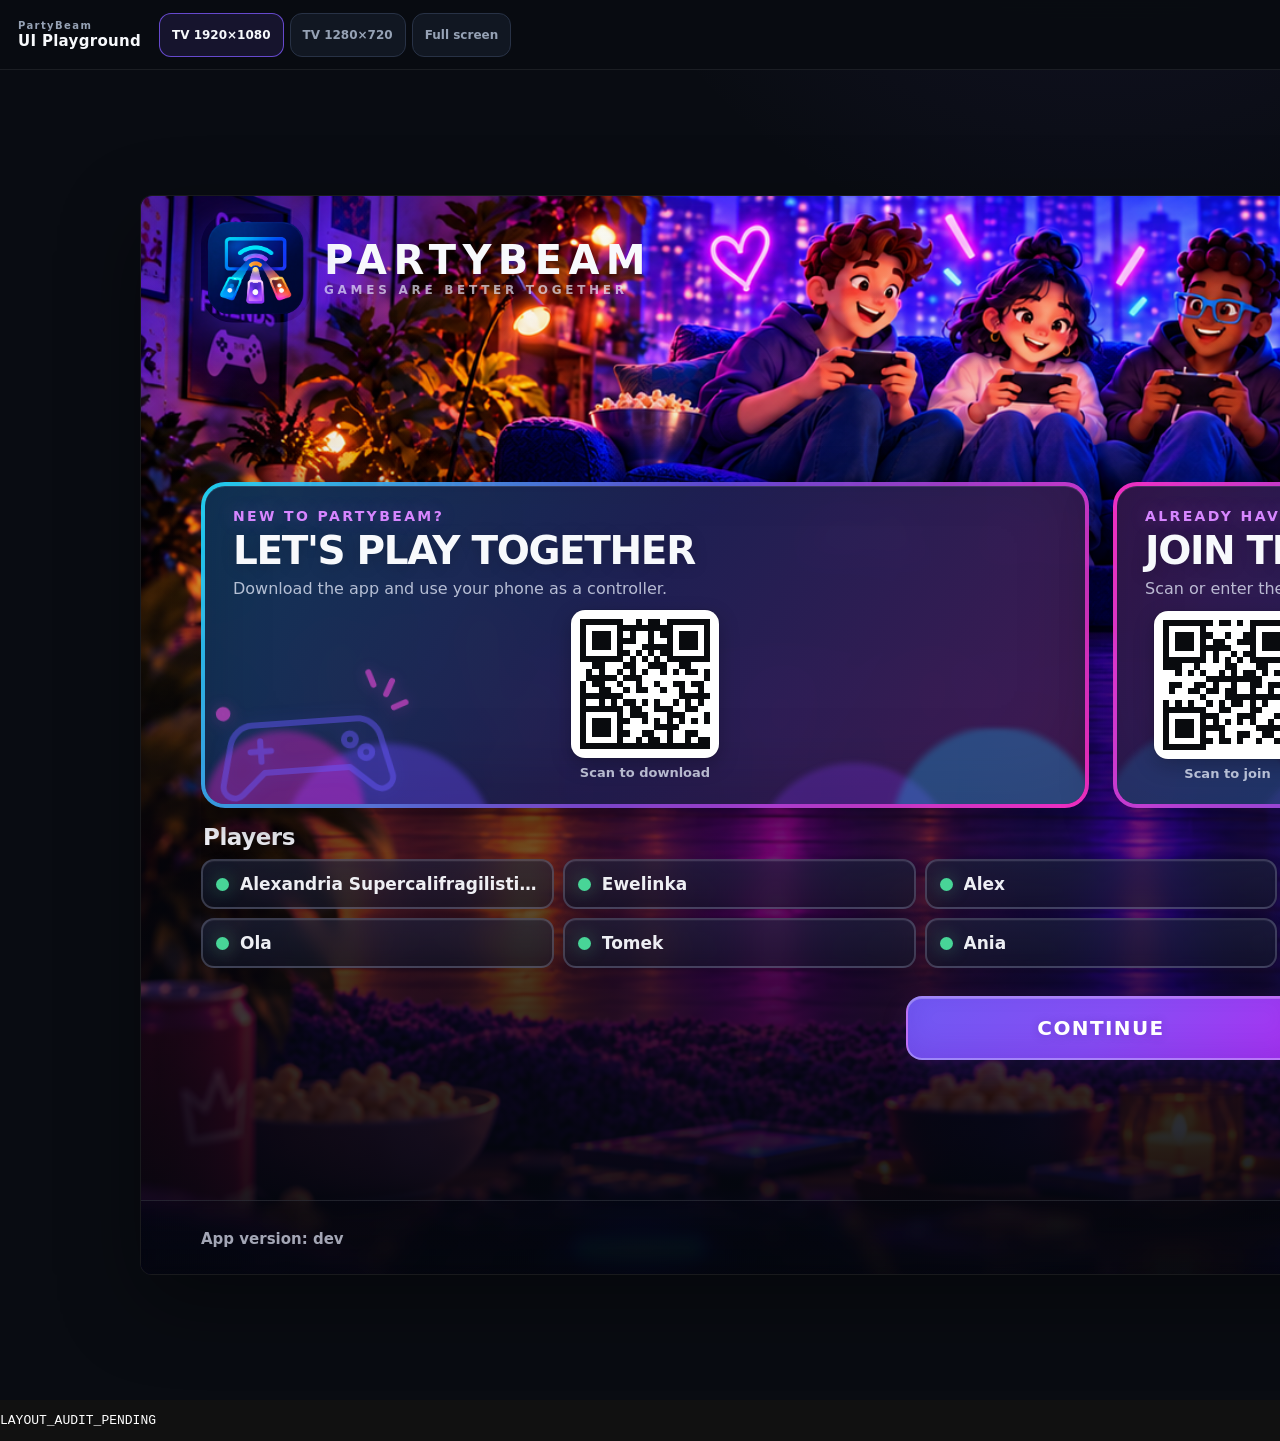
==== scripts/layout-audit.html @ 6816aafb "test: cover fullscreen gameplay and PartyBeam pause menu" ====
<!doctype html>
<html lang="en">
<head>
  <meta charset="utf-8">
  <title>PartyBeam layout audit</title>
  <style>
    body { margin: 0; background: #111; color: #fff; font-family: sans-serif; }
    iframe { display: block; width: 2200px; height: 1400px; border: 0; }
    pre { white-space: pre-wrap; }
  </style>
</head>
<body>
  <iframe id="app" src="../index.html" title="PartyBeam test target"></iframe>
  <pre id="result" data-status="pending">LAYOUT_AUDIT_PENDING</pre>

  <script>
    (() => {
      "use strict";

      const frame = document.getElementById("app");
      const result = document.getElementById("result");
      const failures = [];
      let cases = 0;

      const waitFrames = (count = 3) => new Promise((resolve) => {
        window.setTimeout(resolve, Math.max(1, count) * 25);
      });

      function fail(label, details) {
        failures.push(label + (details ? " :: " + details : ""));
      }

      function assert(condition, label, details = "") {
        if (!condition) {
          fail(label, details);
        }
      }

      function rectInside(inner, outer, margin = 0) {
        return inner.left - margin >= outer.left - 1
          && inner.top - margin >= outer.top - 1
          && inner.right + margin <= outer.right + 1
          && inner.bottom + margin <= outer.bottom + 1;
      }

      function noHorizontalOverflow(element) {
        return element.scrollWidth <= element.clientWidth + 1;
      }

      function noVerticalOverflow(element) {
        return element.scrollHeight <= element.clientHeight + 1;
      }

      async function click(selector) {
        const doc = frame.contentDocument;
        const element = doc.querySelector(selector);
        if (!element) {
          fail("Missing control", selector);
          return;
        }

        element.click();
        await waitFrames();
      }

      async function setViewport(name) {
        await click('[data-viewport="' + name + '"]');
      }

      async function setPlayers(count) {
        await click('[data-players="' + count + '"]');
      }

      async function waitForControl(id, attempts = 40) {
        for (let attempt = 0; attempt < attempts; attempt += 1) {
          const control = frame.contentDocument?.getElementById(id);
          if (control) {
            return control;
          }

          await waitFrames(1);
        }

        throw new Error("Missing required control #" + id);
      }

      async function setContinueEnabled(enabled) {
        const input = await waitForControl("continueEnabled");
        input.checked = enabled;
        input.dispatchEvent(new Event("change", { bubbles: true }));
        await waitFrames();
      }

      async function setUiState(value) {
        const select = await waitForControl("uiState");
        select.value = value;
        select.dispatchEvent(new Event("change", { bubbles: true }));
        await waitFrames();
      }

      function pxValue(element, property) {
        return parseFloat(frame.contentWindow.getComputedStyle(element)[property]) || 0;
      }

      function validateCompactReadability(viewport) {
        const doc = frame.contentDocument;

        if (viewport === "tv720") {
          [
            ".eyebrow",
            ".home-card-description",
            ".game-code-label",
            ".game-code-hint",
            ".qr-caption",
            ".players-summary",
            ".app-version",
            ".partybeam-footer .screen-button--link"
          ].forEach((selector) => {
            const element = doc.querySelector(selector);
            assert(Boolean(element), "tv720 readability target missing", selector);
            if (element) {
              assert(
                pxValue(element, "fontSize") >= 12,
                "tv720 text below 12px",
                selector + "=" + pxValue(element, "fontSize")
              );
            }
          });
        }

        if (viewport === "phone") {
          [
            ".eyebrow",
            ".game-code-label",
            ".game-code-hint",
            ".qr-caption",
            ".players-summary",
            ".app-version",
            ".partybeam-footer .screen-button--link"
          ].forEach((selector) => {
            const element = doc.querySelector(selector);
            assert(Boolean(element), "phone readability target missing", selector);
            if (element) {
              assert(
                pxValue(element, "fontSize") >= 10,
                "phone text below 10px",
                selector + "=" + pxValue(element, "fontSize")
              );
            }
          });

          [
            "#settingsButton",
            "#continueButton",
            "#manageGamesButton"
          ].forEach((selector) => {
            const element = doc.querySelector(selector);
            assert(Boolean(element), "phone touch target missing", selector);
            if (element) {
              assert(
                element.getBoundingClientRect().height >= 44,
                "phone touch target below 44px",
                selector + "=" + element.getBoundingClientRect().height
              );
            }
          });

          const shellChecks = [
            [".viewport-button", "minHeight"],
            [".tool-toggle", "minHeight"],
            [".segmented-control button", "minHeight"]
          ];

          shellChecks.forEach(([selector, property]) => {
            const element = doc.querySelector(selector);
            assert(Boolean(element), "playground touch target missing", selector);
            if (element) {
              assert(
                pxValue(element, property) >= 44,
                "playground touch target below 44px",
                selector + "=" + pxValue(element, property)
              );
            }
          });

          const closeButton = doc.querySelector(".dev-close");
          assert(Boolean(closeButton), "playground close target missing");
          if (closeButton) {
            assert(
              pxValue(closeButton, "width") >= 44 && pxValue(closeButton, "height") >= 44,
              "playground close target below 44px",
              pxValue(closeButton, "width") + "x" + pxValue(closeButton, "height")
            );
          }
        }
      }

      function validateFocusSafety(label) {
        const doc = frame.contentDocument;
        const screen = doc.getElementById("partybeamScreen");
        const screenRect = screen.getBoundingClientRect();
        const targets = [
          doc.getElementById("settingsButton"),
          doc.getElementById("continueButton"),
          doc.getElementById("manageGamesButton"),
          doc.querySelector(".state-retry")
        ].filter(Boolean);

        for (const target of targets) {
          doc.querySelectorAll(".remote-focused").forEach((item) => item.classList.remove("remote-focused"));
          target.classList.add("remote-focused");

          const rect = target.getBoundingClientRect();
          assert(
            rectInside(rect, screenRect, 13),
            label + " remote focus clipped",
            target.id || target.className
          );
        }
      }

      async function dispatchKey(key) {
        const doc = frame.contentDocument;
        const event = new frame.contentWindow.KeyboardEvent("keydown", {
          key,
          bubbles: true,
          cancelable: true
        });

        doc.dispatchEvent(event);
        await waitFrames(1);
        return event.defaultPrevented;
      }

      async function validateKeyboardFocusHandoff(label, targetSelector) {
        const doc = frame.contentDocument;
        const target = doc.querySelector(targetSelector);

        if (!target) {
          fail(label + " keyboard target missing", targetSelector);
          return;
        }

        target.focus();
        await waitFrames(1);

        assert(doc.activeElement === target, label + " browser focus did not reach target");
        assert(
          doc.querySelectorAll(".remote-focused").length === 1,
          label + " browser focus did not keep exactly one animated focus ring"
        );
        assert(
          target.classList.contains("remote-focused"),
          label + " browser-focused target did not use the animated focus ring"
        );

        const enterPrevented = await dispatchKey("Enter");
        assert(!enterPrevented, label + " Enter was intercepted by remote handling");

        const beforeArrow = doc.activeElement;
        const arrowKey = target.id === "settingsButton" ? "ArrowDown" : "ArrowUp";
        const arrowPrevented = await dispatchKey(arrowKey);
        const afterArrow = doc.activeElement;

        assert(arrowPrevented, label + " spatial arrow was not handled");
        assert(afterArrow !== beforeArrow, label + " spatial arrow did not move DOM focus");
        assert(
          doc.getElementById("partybeamScreen").contains(afterArrow),
          label + " spatial arrow moved focus outside PartyBeam screen"
        );
        assert(
          doc.querySelectorAll(".remote-focused").length === 1,
          label + " spatial browser focus did not keep exactly one animated focus ring"
        );
        assert(
          afterArrow.classList.contains("remote-focused"),
          label + " spatial browser focus did not move the animated focus ring"
        );

        afterArrow.blur();
        await waitFrames(1);

        assert(
          doc.querySelectorAll(".remote-focused").length === 1,
          label + " animated focus ring disappeared after browser focus left screen"
        );
        assert(
          afterArrow.classList.contains("remote-focused"),
          label + " animated focus ring moved after browser focus left screen"
        );
      }

      function validateLongName(label) {
        const doc = frame.contentDocument;
        const name = doc.querySelector(".player-name");
        if (!name) {
          fail(label + " long-name target missing");
          return;
        }

        name.textContent = "Alexandria Supercalifragilisticexpialidocious Controller";
        const slot = name.closest(".player-slot");
        const nameRect = name.getBoundingClientRect();
        const slotRect = slot.getBoundingClientRect();
        const style = frame.contentWindow.getComputedStyle(name);

        assert(rectInside(nameRect, slotRect), label + " long name leaves player tile");
        assert(style.overflow === "hidden", label + " long name overflow is not hidden");
        assert(style.textOverflow === "ellipsis", label + " long name has no ellipsis");
        assert(style.whiteSpace === "nowrap", label + " long name wrapping changed");
      }

      async function validateSettings(viewport) {
        const doc = frame.contentDocument;

        await setPlayers(6);
        await setUiState("normal");
        await setContinueEnabled(true);

        const screen = doc.getElementById("partybeamScreen");
        const settingsButton = doc.getElementById("settingsButton");
        settingsButton.focus();
        await waitFrames(1);
        settingsButton.click();
        await waitFrames(2);

        const overlay = doc.getElementById("settingsOverlay");
        const panel = doc.getElementById("settingsPanel");
        const categories = Array.from(doc.querySelectorAll("[data-settings-category]"));
        const content = doc.getElementById("settingsContent");
        const screenRect = screen.getBoundingClientRect();
        const overlayRect = overlay.getBoundingClientRect();
        const panelRect = panel.getBoundingClientRect();
        const categoriesRect = doc.querySelector(".settings-categories").getBoundingClientRect();
        const contentRect = content.getBoundingClientRect();

        cases += 1;

        assert(!overlay.hidden, viewport + " Settings overlay stayed hidden");
        assert(overlay.getAttribute("aria-hidden") === "false", viewport + " Settings aria-hidden did not update");
        assert(categories.length === 6, viewport + " Settings category count changed");
        assert(rectInside(overlayRect, screenRect), viewport + " Settings overlay leaves PartyBeam screen");
        assert(rectInside(panelRect, screenRect, 1), viewport + " Settings panel leaves PartyBeam screen");
        assert(noHorizontalOverflow(panel), viewport + " Settings panel horizontal overflow");
        assert(noHorizontalOverflow(content), viewport + " Settings content horizontal overflow");
        const activeCategory = categories.find((category) => category.classList.contains("is-active"));
        assert(Boolean(activeCategory), viewport + " Settings has no active category");
        assert(
          doc.activeElement === activeCategory,
          viewport + " Settings initial focus is not the active category"
        );

        if (viewport === "phone") {
          assert(
            categoriesRect.bottom <= contentRect.top + 1,
            viewport + " Settings phone categories are not above content"
          );
          assert(
            frame.contentWindow.getComputedStyle(doc.querySelector(".settings-categories")).gridTemplateColumns.split(" ").length === 3,
            viewport + " Settings phone categories are not compact"
          );
        } else {
          assert(
            categoriesRect.right <= contentRect.left + 1,
            viewport + " Settings TV categories are not left of content"
          );
        }

        categories[0].click();
        await waitFrames(1);
        assert(
          !doc.querySelector('[data-settings-section="general"]').hidden,
          viewport + " General settings did not open"
        );

        const firstToggle = doc.querySelector('[data-setting-toggle="start-on-launch"]');
        const beforeToggle = firstToggle.getAttribute("aria-checked");
        firstToggle.click();
        await waitFrames(1);
        assert(
          firstToggle.getAttribute("aria-checked") !== beforeToggle,
          viewport + " Settings toggle did not change immediately"
        );

        const prereleaseToggle = doc.querySelector('[data-setting-toggle="show-prerelease-games"]');
        const prereleaseCovers = Array.from(doc.querySelectorAll('.game-cover[data-prerelease="true"]'));
        assert(Boolean(prereleaseToggle), viewport + " prerelease games setting is missing");
        assert(prereleaseCovers.length === 2, viewport + " prerelease game fixtures changed");
        assert(
          prereleaseCovers.every((cover) => cover.hidden),
          viewport + " prerelease games are visible while setting is off"
        );

        prereleaseToggle.click();
        await waitFrames(2);
        assert(
          prereleaseToggle.getAttribute("aria-checked") === "true",
          viewport + " prerelease games setting did not turn on"
        );
        assert(
          prereleaseCovers.every((cover) => !cover.hidden),
          viewport + " prerelease games did not become visible"
        );

        prereleaseToggle.click();
        await waitFrames(2);
        assert(
          prereleaseToggle.getAttribute("aria-checked") === "false",
          viewport + " prerelease games setting did not turn back off"
        );
        assert(
          prereleaseCovers.every((cover) => cover.hidden),
          viewport + " prerelease games stayed visible after disabling setting"
        );

        const displayCategory = doc.querySelector('[data-settings-category="display"]');
        displayCategory.click();
        await waitFrames(1);
        assert(
          !doc.querySelector('[data-settings-section="display"]').hidden,
          viewport + " Display settings did not open"
        );
        assert(
          doc.querySelector('[data-settings-section="general"]').hidden,
          viewport + " General settings stayed visible after category change"
        );

        categories[0].focus();
        await waitFrames(1);
        await dispatchKey("ArrowDown");
        assert(
          overlay.contains(doc.activeElement),
          viewport + " Settings D-pad navigation escaped the modal"
        );

        const backgroundTarget = doc.getElementById("manageGamesButton");
        backgroundTarget.focus();
        await waitFrames(2);
        assert(
          overlay.contains(doc.activeElement),
          viewport + " Settings focus escaped to the blurred background"
        );

        await dispatchKey("Escape");
        await waitFrames(2);
        assert(overlay.hidden, viewport + " Escape did not close Settings");
        assert(
          doc.activeElement === settingsButton,
          viewport + " Escape did not return focus to Settings"
        );

        settingsButton.click();
        await waitFrames(2);
        await dispatchKey("Backspace");
        await waitFrames(2);
        assert(overlay.hidden, viewport + " Back did not close Settings");
        assert(
          doc.activeElement === settingsButton,
          viewport + " Back did not return focus to Settings"
        );

        settingsButton.click();
        await waitFrames(2);
        const done = doc.getElementById("settingsDoneButton");
        done.focus();
        done.click();
        await waitFrames(2);
        assert(overlay.hidden, viewport + " Done did not close Settings");
        assert(
          doc.activeElement === settingsButton,
          viewport + " Done did not return focus to Settings"
        );

        settingsButton.blur();
        await waitFrames(2);
        const remoteOk = doc.querySelector('[data-remote-key="ok"]');
        const remoteBack = doc.querySelector('[data-remote-key="back"]');
        remoteOk.click();
        await waitFrames(2);
        assert(!overlay.hidden, viewport + " Remote OK did not reopen Settings");

        remoteBack.click();
        await waitFrames(2);
        assert(overlay.hidden, viewport + " Remote Back did not close Settings");
        assert(
          settingsButton.classList.contains("remote-focused"),
          viewport + " Remote close did not restore the animated Settings focus"
        );
      }


      async function validateManageGames(viewport) {
        const doc = frame.contentDocument;

        await setPlayers(6);
        await setUiState("normal");
        await setContinueEnabled(true);

        const screen = doc.getElementById("partybeamScreen");
        const manageButton = doc.getElementById("manageGamesButton");
        manageButton.focus();
        await waitFrames(1);
        manageButton.click();
        await waitFrames(2);

        const overlay = doc.getElementById("pbSimpleFlow");
        const panel = doc.getElementById("pbManagePanel");
        const header = doc.getElementById("pbManageHeader");
        const closeButton = doc.getElementById("pbManageCloseButton");
        const footer = panel?.querySelector(".partybeam-system-footer");
        const screenRect = screen.getBoundingClientRect();

        cases += 1;

        assert(!overlay.hidden, viewport + " Manage Games overlay stayed hidden");
        assert(overlay.dataset.view === "manage-games", viewport + " Manage Games view marker missing");
        assert(Boolean(panel), viewport + " Manage Games system panel missing");
        assert(Boolean(header), viewport + " Manage Games system header missing");
        assert(Boolean(closeButton), viewport + " Manage Games shared close control missing");
        assert(Boolean(footer), viewport + " Manage Games system footer missing");
        assert(panel.classList.contains("partybeam-system-panel"), viewport + " Manage Games does not use shared panel shell");
        assert(header.classList.contains("partybeam-system-header"), viewport + " Manage Games does not use shared header shell");
        assert(closeButton.classList.contains("partybeam-system-close"), viewport + " Manage Games does not use shared close shell");
        assert(rectInside(panel.getBoundingClientRect(), screenRect, 1), viewport + " Manage Games panel leaves PartyBeam screen");
        assert(noHorizontalOverflow(panel), viewport + " Manage Games panel horizontal overflow");
        assert(doc.querySelectorAll("main").length === 1, viewport + " simplified flow introduced an extra main landmark");

        const spatial = frame.contentWindow.PartyBeamSpatialNavigation;
        const focusables = Array.from(
          overlay.querySelectorAll('button:not([disabled]):not([hidden]), [tabindex="0"]')
        ).filter((element) => element.offsetParent !== null && !element.closest("[inert]"));
        assert(Boolean(spatial?.findDirectionalTarget), viewport + " shared spatial navigation helper missing");

        const directions = ["up", "down", "left", "right"];
        const keyByDirection = { up: "ArrowUp", down: "ArrowDown", left: "ArrowLeft", right: "ArrowRight" };
        let directionalCase = null;

        for (let index = 0; index < focusables.length && !directionalCase; index += 1) {
          for (const direction of directions) {
            const expected = spatial.findDirectionalTarget(focusables[index], direction, focusables);
            const delta = direction === "left" || direction === "up" ? -1 : 1;
            const linear = focusables[(index + delta + focusables.length) % focusables.length];
            if (expected && expected !== linear) {
              directionalCase = { origin: focusables[index], direction, expected };
              break;
            }
          }
        }

        assert(Boolean(directionalCase), viewport + " Manage Games has no regression case that distinguishes spatial from linear navigation");
        if (directionalCase) {
          directionalCase.origin.focus();
          await waitFrames(1);
          await dispatchKey(keyByDirection[directionalCase.direction]);
          assert(
            doc.activeElement === directionalCase.expected,
            viewport + " Manage Games D-pad did not select the spatial target for " + directionalCase.direction
          );
          assert(
            rectInside(doc.activeElement.getBoundingClientRect(), panel.getBoundingClientRect(), 1),
            viewport + " Manage Games spatial focus moved outside the visible panel"
          );
        }

        const removeOrigin = panel.querySelector('[data-game-action="remove"]');
        assert(Boolean(removeOrigin), viewport + " Manage Games remove action missing");
        if (removeOrigin) {
          removeOrigin.focus();
          removeOrigin.click();
          await waitFrames(2);

          const confirmation = overlay.querySelector(".pb-confirm");
          assert(Boolean(confirmation), viewport + " Remove Game confirmation did not open");
          assert(panel.inert === true, viewport + " Manage Games panel is not inert behind confirmation");
          assert(panel.getAttribute("aria-hidden") === "true", viewport + " Manage Games panel is not hidden from assistive tech behind confirmation");
          assert(confirmation.contains(doc.activeElement), viewport + " Remove Game confirmation did not receive focus");

          for (let step = 0; step < 4; step += 1) {
            await dispatchKey("Tab");
            assert(confirmation.contains(doc.activeElement), viewport + " Tab escaped Remove Game confirmation");
          }

          for (const key of ["ArrowLeft", "ArrowRight", "ArrowUp", "ArrowDown"]) {
            await dispatchKey(key);
            assert(confirmation.contains(doc.activeElement), viewport + " D-pad escaped Remove Game confirmation on " + key);
          }

          const underlyingButton = panel.querySelector("button");
          underlyingButton?.focus();
          await waitFrames(1);
          assert(confirmation.contains(doc.activeElement), viewport + " focus reached inert Manage Games controls behind confirmation");

          await dispatchKey("Escape");
          await waitFrames(2);
          assert(!overlay.querySelector(".pb-confirm"), viewport + " Escape did not close only the top-most confirmation");
          assert(!overlay.hidden, viewport + " Escape closed Manage Games together with confirmation");
          assert(doc.activeElement === removeOrigin, viewport + " confirmation did not restore focus to invoking Remove button");
          assert(panel.inert === false, viewport + " Manage Games panel stayed inert after confirmation closed");

          removeOrigin.click();
          await waitFrames(2);
          const confirmRemove = overlay.querySelector('[data-confirm-action="remove"]');
          assert(Boolean(confirmRemove), viewport + " destructive Remove confirmation action missing");
          confirmRemove?.focus();
          confirmRemove?.click();
          await waitFrames(3);

          const refreshedPanel = doc.getElementById("pbManagePanel");
          assert(!overlay.hidden, viewport + " removing a game unexpectedly closed Manage Games");
          assert(!overlay.querySelector(".pb-confirm"), viewport + " confirmation remained after removing a game");
          assert(refreshedPanel.contains(doc.activeElement), viewport + " focus was not restored to a surviving Manage Games control");
          assert(doc.activeElement.offsetParent !== null, viewport + " focus was restored to a hidden Manage Games control");
          assert(
            rectInside(doc.activeElement.getBoundingClientRect(), refreshedPanel.getBoundingClientRect(), 1),
            viewport + " restored Manage Games focus is outside the visible panel"
          );
          assert(doc.querySelectorAll("main").length === 1, viewport + " removing a game introduced an extra main landmark");

          doc.getElementById("pbManageCloseButton").click();
        } else {
          closeButton.click();
        }

        await waitFrames(2);
        assert(overlay.hidden, viewport + " Manage Games close did not return to PartyBeam");
        assert(doc.activeElement === manageButton, viewport + " Manage Games close did not restore invoking focus");
      }


      async function validateGameDetails(viewport) {
        const doc = frame.contentDocument;

        await setPlayers(6);
        await setUiState("normal");
        await setContinueEnabled(true);
        await click("#continueButton");

        const screen = doc.getElementById("partybeamScreen");
        const cover = doc.querySelector(".game-cover");
        cover.focus();
        await waitFrames(1);
        cover.click();
        await waitFrames(2);

        const detailsOverlay = doc.getElementById("gameDetailsOverlay");
        const panel = doc.getElementById("gameDetailsPanel");
        const copy = doc.querySelector(".game-details-copy");
        const artwork = doc.querySelector(".game-details-cover");
        const action = doc.getElementById("gameDetailsActionButton");
        const downloadStatus = doc.getElementById("gameDownloadStatus");
        const screenRect = screen.getBoundingClientRect();
        const detailsRect = detailsOverlay.getBoundingClientRect();
        const panelRect = panel.getBoundingClientRect();
        const copyRect = copy.getBoundingClientRect();
        const artworkRect = artwork.getBoundingClientRect();

        cases += 1;

        assert(!detailsOverlay.hidden, viewport + " Game Details overlay stayed hidden");
        assert(detailsOverlay.getAttribute("aria-hidden") === "false", viewport + " Game Details aria-hidden did not update");
        assert(rectInside(detailsRect, screenRect), viewport + " Game Details overlay leaves PartyBeam screen");
        assert(rectInside(panelRect, screenRect, 1), viewport + " Game Details panel leaves PartyBeam screen");
        assert(noHorizontalOverflow(panel), viewport + " Game Details panel horizontal overflow");
        assert(action.textContent.trim() === "PLAY", viewport + " Game Details primary action is not Play");
        assert(downloadStatus.hidden, viewport + " Game Details exposes download management on the happy path");
        assert(detailsOverlay.contains(doc.activeElement), viewport + " Game Details did not move browser focus inside modal");

        if (viewport === "phone") {
          assert(
            artworkRect.bottom <= copyRect.top + 1,
            viewport + " Game Details phone cover is not stacked above details"
          );
        } else {
          assert(
            copyRect.right <= artworkRect.left + 1,
            viewport + " Game Details TV copy is not left of cover"
          );
        }

        action.click();
        await waitFrames(2);

        const simpleFlow = doc.getElementById("pbSimpleFlow");
        assert(detailsOverlay.hidden, viewport + " PLAY did not close Game Details");
        assert(!simpleFlow.hidden, viewport + " PLAY did not enter simplified lifecycle");
        assert(simpleFlow.dataset.view === "preparing", viewport + " PLAY skipped the existing preparing/loading state");

        const lifecycle = doc.getElementById("pbLifecycleState");
        lifecycle.value = "game";
        lifecycle.dispatchEvent(new frame.contentWindow.Event("change", { bubbles: true }));
        await waitFrames(3);

        const runtime = doc.getElementById("pbGameRuntime");
        const runtimeRect = runtime?.getBoundingClientRect();
        const simpleRect = simpleFlow.getBoundingClientRect();

        assert(simpleFlow.dataset.view === "game", viewport + " lifecycle did not enter active game");
        assert(Boolean(runtime), viewport + " fullscreen game runtime missing");
        assert(rectInside(simpleRect, screenRect), viewport + " game lifecycle leaves PartyBeam screen");
        assert(rectInside(runtimeRect, screenRect, 1), viewport + " game runtime leaves PartyBeam viewport");
        assert(Math.abs(runtimeRect.width - screenRect.width) <= 1, viewport + " game runtime does not own full viewport width");
        assert(Math.abs(runtimeRect.height - screenRect.height) <= 1, viewport + " game runtime does not own full viewport height");
        assert(!runtime.querySelector(".pb-flow-header"), viewport + " game runtime still renders PartyBeam flow header");
        assert(!runtime.querySelector(".pb-flow-actions"), viewport + " game runtime still renders PartyBeam flow footer");
        assert(!runtime.querySelector("button"), viewport + " game runtime exposes a permanently visible PartyBeam button");
        assert(doc.activeElement === runtime, viewport + " active game did not keep focus inside fullscreen runtime");

        await dispatchKey("Escape");
        await waitFrames(2);

        let gameMenu = doc.getElementById("pbGameMenu");
        let gameMenuPanel = doc.getElementById("pbGameMenuPanel");
        let resume = gameMenuPanel?.querySelector('[data-flow-action="resume-game"]');
        let gameSettings = gameMenuPanel?.querySelector('[data-flow-action="game-settings"]');
        let restart = gameMenuPanel?.querySelector('[data-flow-action="restart-game"]');
        let exitGame = gameMenuPanel?.querySelector('[data-flow-action="request-exit-game"]');

        assert(Boolean(gameMenu), viewport + " Escape during gameplay did not open PartyBeam menu");
        assert(gameMenuPanel?.classList.contains("partybeam-system-panel"), viewport + " game menu does not reuse shared system panel");
        assert(runtime.inert === true, viewport + " game runtime is not paused/inert while menu is open");
        assert(runtime.classList.contains("is-paused"), viewport + " game runtime did not enter paused visual state");
        assert(Boolean(resume) && Boolean(gameSettings) && Boolean(restart) && Boolean(exitGame), viewport + " game menu is missing required actions");
        assert(gameSettings.disabled, viewport + " mock Game Settings action should be visibly unavailable");
        assert(doc.activeElement === resume, viewport + " Resume Game did not receive initial focus");

        for (let step = 0; step < 5; step += 1) {
          await dispatchKey("Tab");
          assert(gameMenuPanel.contains(doc.activeElement), viewport + " Tab escaped PartyBeam game menu");
        }

        await dispatchKey("ArrowDown");
        assert(gameMenuPanel.contains(doc.activeElement), viewport + " D-pad escaped PartyBeam game menu");

        await dispatchKey("Escape");
        await waitFrames(2);
        assert(!doc.getElementById("pbGameMenu"), viewport + " Escape did not resume from game menu");
        assert(!runtime.inert, viewport + " game runtime stayed inert after resume");
        assert(!runtime.classList.contains("is-paused"), viewport + " game runtime stayed visually paused after resume");
        assert(doc.activeElement === runtime, viewport + " resume did not return focus to game runtime");

        const remoteBack = doc.querySelector('[data-remote-key="back"]');
        remoteBack.click();
        await waitFrames(2);
        gameMenuPanel = doc.getElementById("pbGameMenuPanel");
        restart = gameMenuPanel?.querySelector('[data-flow-action="restart-game"]');
        assert(Boolean(gameMenuPanel), viewport + " Remote Back did not open PartyBeam game menu");

        restart.click();
        await waitFrames(2);
        assert(simpleFlow.dataset.view === "preparing", viewport + " Restart Game did not return to loading/preparing flow");

        lifecycle.value = "game";
        lifecycle.dispatchEvent(new frame.contentWindow.Event("change", { bubbles: true }));
        await waitFrames(2);
        assert(simpleFlow.dataset.view === "game", viewport + " restarted game did not return to fullscreen runtime");

        remoteBack.click();
        await waitFrames(2);
        gameMenuPanel = doc.getElementById("pbGameMenuPanel");
        exitGame = gameMenuPanel?.querySelector('[data-flow-action="request-exit-game"]');
        exitGame.focus();
        exitGame.click();
        await waitFrames(2);

        let exitConfirm = simpleFlow.querySelector(".pb-game-exit-confirm");
        assert(Boolean(exitConfirm), viewport + " Exit to PartyBeam did not require confirmation");
        assert(gameMenuPanel.inert === true, viewport + " game menu stayed interactive behind exit confirmation");
        assert(exitConfirm.contains(doc.activeElement), viewport + " exit confirmation did not receive focus");

        await dispatchKey("Escape");
        await waitFrames(2);
        assert(!simpleFlow.querySelector(".pb-game-exit-confirm"), viewport + " Escape did not close only exit confirmation");
        assert(Boolean(doc.getElementById("pbGameMenu")), viewport + " Escape from exit confirmation also closed game menu");
        assert(doc.activeElement === exitGame, viewport + " exit confirmation did not restore focus to Exit action");

        exitGame.click();
        await waitFrames(2);
        exitConfirm = simpleFlow.querySelector(".pb-game-exit-confirm");
        const confirmExit = exitConfirm?.querySelector('[data-flow-action="confirm-exit-game"]');
        assert(Boolean(confirmExit), viewport + " exit confirmation destructive action missing");
        confirmExit.click();
        await waitFrames(3);

        assert(simpleFlow.hidden, viewport + " confirmed Exit to PartyBeam did not leave the game");
        assert(!simpleFlow.querySelector(".pb-game-exit-confirm"), viewport + " exit confirmation remained after leaving game");
        assert(doc.activeElement === cover, viewport + " Exit to PartyBeam did not restore game-card focus");
      }


      async function validateCatalog(viewport) {
        const doc = frame.contentDocument;

        await setPlayers(6);
        await setUiState("normal");
        await setContinueEnabled(true);

        const continueButton = doc.getElementById("continueButton");
        continueButton.focus();
        await waitFrames(1);
        continueButton.click();
        await waitFrames(2);

        const screen = doc.getElementById("partybeamScreen");
        const topbar = doc.querySelector(".partybeam-topbar");
        const lobby = doc.getElementById("lobbyScreen");
        const catalog = doc.getElementById("catalogScreen");
        const code = doc.querySelector(".catalog-game-code");
        const footer = doc.querySelector(".partybeam-footer");
        const playersPanel = doc.querySelector(".catalog-players-panel");
        const library = doc.querySelector(".catalog-library");
        const scroll = doc.getElementById("catalogScroll");
        const grid = doc.getElementById("gameCoverGrid");
        const covers = Array.from(doc.querySelectorAll(".game-cover"));

        cases += 1;

        assert(lobby.hidden, viewport + " catalog did not hide lobby");
        assert(!catalog.hidden, viewport + " catalog screen stayed hidden");
        assert(Boolean(code), viewport + " catalog game code missing from Players panel");
        assert(code.textContent.replace(/\s+/g, "").includes("GAMECODE8F4K2P"), viewport + " catalog game code changed");
        assert(footer.hidden, viewport + " catalog footer stayed visible");
        assert(covers.length >= 20, viewport + " catalog does not contain enough placeholder covers");
        assert(pxValue(playersPanel, "borderTopWidth") === 4, viewport + " catalog players panel border is not 4px");
        assert(pxValue(covers[0], "borderTopWidth") === 4, viewport + " game cover border is not 4px");
        assert(noHorizontalOverflow(catalog), viewport + " catalog horizontal overflow");
        assert(noHorizontalOverflow(library), viewport + " catalog library horizontal overflow");
        assert(scroll.scrollHeight > scroll.clientHeight + 1, viewport + " catalog does not vertically scroll");

        const screenRect = screen.getBoundingClientRect();
        const topbarRect = topbar.getBoundingClientRect();
        const catalogRect = catalog.getBoundingClientRect();
        const playersRect = playersPanel.getBoundingClientRect();
        const libraryRect = library.getBoundingClientRect();
        const scrollRect = scroll.getBoundingClientRect();
        const headingRect = doc.querySelector(".catalog-players-heading").getBoundingClientRect();
        const codeRect = code.getBoundingClientRect();
        const playersHeadingGroupRect = doc.querySelector(".catalog-players-heading__group").getBoundingClientRect();
        const brandRect = doc.querySelector(".partybeam-brand").getBoundingClientRect();
        const settingsRect = doc.getElementById("settingsButton").getBoundingClientRect();
        const firstFilterRect = doc.querySelector(".catalog-filter").getBoundingClientRect();
        const searchRect = doc.getElementById("catalogSearchInput").getBoundingClientRect();

        assert(
          Math.abs(searchRect.top - firstFilterRect.top) <= 1
            && Math.abs(searchRect.bottom - firstFilterRect.bottom) <= 1,
          viewport + " catalog search wrapped below filter row",
          "filter.top=" + firstFilterRect.top + ", search.top=" + searchRect.top
        );

        assert(rectInside(codeRect, headingRect), viewport + " catalog game code outside Players heading row");
        assert(
          playersHeadingGroupRect.right <= codeRect.left + 1,
          viewport + " Players summary overlaps game code"
        );

        assert(rectInside(catalogRect, screenRect), viewport + " catalog outside screen");
        assert(
          Math.abs(brandRect.left - catalogRect.left) <= 1,
          viewport + " logo does not align with Players panel",
          "brand.left=" + brandRect.left + ", catalog.left=" + catalogRect.left
        );
        assert(
          Math.abs(settingsRect.right - catalogRect.right) <= 1,
          viewport + " Settings does not align with catalog right edge",
          "settings.right=" + settingsRect.right + ", catalog.right=" + catalogRect.right
        );
        assert(
          Math.abs((catalogRect.left - screenRect.left) - (screenRect.right - catalogRect.right)) <= 1,
          viewport + " catalog outer gutters are not symmetrical"
        );
        assert(topbarRect.bottom <= catalogRect.top + 1, viewport + " catalog overlaps header");
        assert(playersRect.right <= libraryRect.left + 1, viewport + " player panel overlaps game library");
        assert(pxValue(catalog, "paddingBottom") <= 1, viewport + " catalog screen keeps bottom padding");

        const catalogDevice = doc.getElementById("previewCanvas").dataset.device;
        const expectedCatalogBottomPadding = catalogDevice === "tv720"
          ? 14
          : catalogDevice === "phone"
            ? 10
            : 24;
        assert(
          Math.abs(pxValue(scroll, "paddingBottom") - expectedCatalogBottomPadding) <= 1,
          viewport + " catalog scroll bottom spacing is incorrect",
          String(pxValue(scroll, "paddingBottom"))
        );
        assert(
          Math.abs((screenRect.bottom - playersRect.bottom) - expectedCatalogBottomPadding) <= 2,
          viewport + " Players panel bottom spacing does not match the catalog",
          String(screenRect.bottom - playersRect.bottom)
        );
        assert(
          Math.abs(screenRect.bottom - scrollRect.bottom) <= 2,
          viewport + " catalog scroll leaves a dead band at the bottom",
          String(screenRect.bottom - scrollRect.bottom)
        );

        const panelRatio = playersRect.width / catalogRect.width;
        if (viewport === "tv1080" || viewport === "tv720" || viewport === "full") {
          assert(panelRatio >= 0.225 && panelRatio <= 0.25, viewport + " player panel is not about 24%", String(panelRatio));
        }

        const visibleCovers = covers.filter((cover) => !cover.hidden);

        if (visibleCovers.length >= 6) {
          const firstRect = visibleCovers[0].getBoundingClientRect();
          const fifthRect = visibleCovers[4].getBoundingClientRect();
          const sixthRect = visibleCovers[5].getBoundingClientRect();
          const ratio = firstRect.height / Math.max(firstRect.width, 1);

          assert(Math.abs(ratio - 1.5) <= 0.04, viewport + " game cover is not 2:3", String(ratio));

          if (viewport === "tv1080" || viewport === "tv720" || viewport === "full") {
            assert(Math.abs(firstRect.top - fifthRect.top) <= 1, viewport + " first visible row is not five covers");
            assert(sixthRect.top > firstRect.top + 1, viewport + " sixth visible cover did not start a new row");
          }
        }

        const focused = doc.querySelector(".game-cover.remote-focused");
        assert(focused === visibleCovers[0], viewport + " first visible cover did not receive initial remote focus");
        assert(
          doc.activeElement !== visibleCovers[0],
          viewport + " catalog entry kept DOM focus on the first visible cover and suppressed TV focus"
        );

        if (visibleCovers.length >= 7 && (viewport === "tv1080" || viewport === "tv720" || viewport === "full")) {
          await dispatchKey("ArrowDown");
          await waitFrames(2);

          const secondRowScrollTop = scroll.scrollTop;
          assert(
            doc.querySelector(".game-cover.remote-focused") === visibleCovers[5],
            viewport + " sixth visible cover did not receive focus before horizontal scroll stability check"
          );

          await dispatchKey("ArrowRight");
          await waitFrames(2);
          assert(
            doc.querySelector(".game-cover.remote-focused") === visibleCovers[6],
            viewport + " seventh visible cover did not receive focus"
          );
          assert(
            Math.abs(scroll.scrollTop - secondRowScrollTop) <= 1,
            viewport + " horizontal navigation changed catalog scroll position",
            "visible 6->7 delta=" + (scroll.scrollTop - secondRowScrollTop)
          );

          await dispatchKey("ArrowLeft");
          await waitFrames(2);
          assert(
            doc.querySelector(".game-cover.remote-focused") === visibleCovers[5],
            viewport + " sixth visible cover did not regain focus"
          );
          assert(
            Math.abs(scroll.scrollTop - secondRowScrollTop) <= 1,
            viewport + " reverse horizontal navigation changed catalog scroll position",
            "visible 7->6 delta=" + (scroll.scrollTop - secondRowScrollTop)
          );

          await dispatchKey("ArrowUp");
          await waitFrames(2);
        }

        const incompatible = covers.find((cover) => cover.classList.contains("game-cover--incompatible"));
        const compatible = covers.find((cover) => !cover.classList.contains("game-cover--incompatible"));
        assert(Boolean(incompatible), viewport + " catalog has no incompatible placeholder at six players");
        assert(Boolean(compatible), viewport + " catalog has no compatible placeholder at six players");

        if (incompatible) {
          incompatible.classList.add("remote-focused");
          const compatibility = incompatible.querySelector(".game-cover-compatibility");
          const warning = compatibility.querySelector("strong");
          const detail = compatibility.querySelector("span");
          const compatibilityRect = compatibility.getBoundingClientRect();
          const coverRect = incompatible.getBoundingClientRect();

          assert(
            frame.contentWindow.getComputedStyle(compatibility).display !== "none",
            viewport + " compatibility overlay stayed hidden on focus"
          );
          assert(
            rectInside(compatibilityRect, coverRect),
            viewport + " compatibility overlay leaves game cover"
          );

          assert(
            pxValue(compatibility, "borderTopWidth") === 2,
            viewport + " compatibility overlay border is not 2px"
          );

          if (viewport === "tv720") {
            assert(pxValue(warning, "fontSize") >= 12, "tv720 compatibility warning below 12px");
            assert(pxValue(detail, "fontSize") >= 12, "tv720 compatibility detail below 12px");
          }

          incompatible.classList.remove("remote-focused");
        }

        const searchInput = doc.getElementById("catalogSearchInput");
        const emptyState = doc.getElementById("catalogEmptyState");
        assert(Boolean(searchInput), viewport + " catalog search input is missing");

        searchInput.value = "Reflex";
        searchInput.dispatchEvent(new frame.contentWindow.Event("input", { bubbles: true }));
        await waitFrames(2);

        const searchMatches = covers.filter((cover) => !cover.hidden);
        assert(searchMatches.length === 1, viewport + " game search did not narrow catalog to one result");
        assert(
          searchMatches[0]?.dataset.gameTitle === "Reflex",
          viewport + " game search returned the wrong title"
        );
        assert(emptyState.hidden, viewport + " empty state appeared while search had a result");

        searchInput.value = "Definitely Missing Game";
        searchInput.dispatchEvent(new frame.contentWindow.Event("input", { bubbles: true }));
        await waitFrames(2);
        assert(covers.every((cover) => cover.hidden), viewport + " missing-game search left visible covers");
        assert(!emptyState.hidden, viewport + " missing-game search did not show empty state");

        searchInput.value = "";
        searchInput.dispatchEvent(new frame.contentWindow.Event("input", { bubbles: true }));
        await waitFrames(2);
        assert(
          covers.every((cover) => cover.dataset.prerelease === "true" ? cover.hidden : !cover.hidden),
          viewport + " clearing game search did not restore catalog prerelease visibility"
        );
        assert(emptyState.hidden, viewport + " clearing game search left empty state visible");

        await setPlayers(8);
        const catalogPlayerRows = Array.from(doc.querySelectorAll("#catalogPlayersList .player-slot"));
        assert(catalogPlayerRows.length === 9, viewport + " catalog player panel did not render 8 players plus Waiting");
        catalogPlayerRows.forEach((row, index) => {
          assert(
            rectInside(row.getBoundingClientRect(), playersPanel.getBoundingClientRect()),
            viewport + " catalog player row clipped",
            "row=" + index
          );
        });

        const startScrollTop = scroll.scrollTop;
        for (let index = 0; index < 5; index += 1) {
          await dispatchKey("ArrowDown");
        }
        assert(scroll.scrollTop > startScrollTop, viewport + " remote navigation did not scroll catalog");

        await dispatchKey("Backspace");
        await waitFrames(2);

        assert(!lobby.hidden, viewport + " remote Back did not return to lobby");
        assert(catalog.hidden, viewport + " remote Back left catalog visible");
        assert(!footer.hidden, viewport + " lobby footer did not return");

        await setPlayers(6);
        await click("#continueButton");
        const firstCoverForKeyboard = doc.querySelector(".game-cover");
        firstCoverForKeyboard.focus();
        await waitFrames(1);
        const browserBackPrevented = await dispatchKey("Backspace");
        assert(browserBackPrevented, viewport + " keyboard Back was not handled from focused cover");
        assert(!lobby.hidden, viewport + " keyboard Back did not return to lobby");
        assert(catalog.hidden, viewport + " keyboard Back left catalog visible");
      }

      function validateLayout(label) {
        cases += 1;

        const doc = frame.contentDocument;
        const html = doc.documentElement;
        const body = doc.body;
        const screen = doc.getElementById("partybeamScreen");
        const topbar = doc.querySelector(".partybeam-topbar");
        const content = doc.querySelector(".partybeam-body");
        const homes = doc.querySelector(".home-sections");
        const players = doc.querySelector(".players-section");
        const actions = doc.querySelector(".lobby-actions");
        const footer = doc.querySelector(".partybeam-footer");
        const manage = doc.getElementById("manageGamesButton");

        const screenRect = screen.getBoundingClientRect();
        const topbarRect = topbar.getBoundingClientRect();
        const contentRect = content.getBoundingClientRect();
        const homesRect = homes.getBoundingClientRect();
        const playersRect = players.getBoundingClientRect();
        const actionsRect = actions.getBoundingClientRect();
        const footerRect = footer.getBoundingClientRect();
        const manageRect = manage.getBoundingClientRect();
        const brandRect = doc.querySelector(".partybeam-brand").getBoundingClientRect();
        const settingsRect = doc.getElementById("settingsButton").getBoundingClientRect();

        assert(noHorizontalOverflow(html), label + " document horizontal scroll");
        assert(noHorizontalOverflow(body), label + " body horizontal scroll");
        assert(noHorizontalOverflow(screen), label + " screen horizontal overflow");
        assert(frame.contentWindow.getComputedStyle(screen).overflow === "hidden", label + " screen overflow guard changed");
        assert(noHorizontalOverflow(content), label + " body content horizontal overflow");
        assert(noVerticalOverflow(content), label + " body content vertical overflow");
        assert(noHorizontalOverflow(homes), label + " cards horizontal overflow");
        assert(noHorizontalOverflow(footer), label + " footer horizontal overflow");

        const homeCard = doc.querySelector(".home-card");
        const playerSlot = doc.querySelector(".player-slot");
        const settingsButton = doc.getElementById("settingsButton");
        const continueButton = doc.getElementById("continueButton");
        assert(pxValue(homeCard, "borderTopWidth") === 4, label + " home card border is not 4px");
        assert(pxValue(playerSlot, "borderTopWidth") === 2, label + " player slot border is not 2px");
        assert(pxValue(settingsButton, "borderTopWidth") === 2, label + " Settings border is not 2px");
        assert(pxValue(continueButton, "borderTopWidth") === 2, label + " Continue border is not 2px");

        assert(rectInside(topbarRect, screenRect), label + " header outside screen");
        assert(rectInside(contentRect, screenRect), label + " lobby body outside screen");
        assert(rectInside(footerRect, screenRect), label + " footer outside screen");
        assert(rectInside(manageRect, footerRect), label + " Manage games outside footer");

        const leftGutter = contentRect.left - screenRect.left;
        const rightGutter = screenRect.right - contentRect.right;
        assert(
          Math.abs(leftGutter - rightGutter) <= 1,
          label + " lobby outer gutters are not symmetrical",
          "left=" + leftGutter + ", right=" + rightGutter
        );
        assert(
          Math.abs(brandRect.left - contentRect.left) <= 1,
          label + " logo does not align with lobby content",
          "brand.left=" + brandRect.left + ", content.left=" + contentRect.left
        );
        assert(
          Math.abs(settingsRect.right - contentRect.right) <= 1,
          label + " Settings does not align with lobby content",
          "settings.right=" + settingsRect.right + ", content.right=" + contentRect.right
        );
        assert(
          Math.abs(manageRect.right - contentRect.right) <= 1,
          label + " Manage games does not align with lobby content",
          "manage.right=" + manageRect.right + ", content.right=" + contentRect.right
        );
        assert(
          Math.abs(homesRect.left - playersRect.left) <= 1,
          label + " home cards left edge does not align with Players",
          "cards.left=" + homesRect.left + ", players.left=" + playersRect.left
        );
        assert(
          Math.abs(homesRect.right - playersRect.right) <= 1,
          label + " home cards right edge does not align with Players",
          "cards.right=" + homesRect.right + ", players.right=" + playersRect.right
        );
        assert(
          homesRect.bottom <= playersRect.top + 1,
          label + " players overlap main cards",
          "cards.bottom=" + homesRect.bottom + ", players.top=" + playersRect.top
        );
        assert(
          playersRect.bottom <= actionsRect.top + 1,
          label + " Continue overlaps players",
          "players.bottom=" + playersRect.bottom + ", actions.top=" + actionsRect.top
        );
        assert(
          topbarRect.bottom <= contentRect.top + 1,
          label + " content overlaps header"
        );
        assert(
          contentRect.bottom <= footerRect.top + 1,
          label + " content overlaps footer"
        );

        doc.querySelectorAll(".home-card, .player-slot, .screen-button, .state-card").forEach((element) => {
          const rect = element.getBoundingClientRect();
          if (rect.width === 0 || rect.height === 0) {
            return;
          }

          assert(
            rect.right <= screenRect.right + 1 && rect.left >= screenRect.left - 1,
            label + " clipped control/card",
            element.id || element.className
          );
        });
      }

      async function validateFullPreviewPreservesTvViewport() {
        const doc = frame.contentDocument;

        await setViewport("tv1080");
        await waitFrames(2);

        const canvas = doc.getElementById("previewCanvas");
        const stage = doc.getElementById("previewStage");
        const viewport = doc.getElementById("previewViewport");

        await setViewport("full");
        await waitFrames(2);

        const logicalWidth = parseFloat(canvas.style.width);
        const logicalHeight = parseFloat(canvas.style.height);
        const stageRect = stage.getBoundingClientRect();
        const viewportRect = viewport.getBoundingClientRect();

        cases += 1;

        assert(logicalWidth === 1920, "full preview changed TV logical width", String(logicalWidth));
        assert(logicalHeight === 1080, "full preview changed TV logical height", String(logicalHeight));
        assert(canvas.dataset.device === "tv", "full preview switched to phone layout", canvas.dataset.device);
        assert(
          viewportRect.width <= stageRect.width + 1 && viewportRect.height <= stageRect.height + 1,
          "full preview does not fit inside available stage"
        );
      }

      async function run() {
        await waitFrames(5);
        await waitForControl("continueButton");

        await validateFullPreviewPreservesTvViewport();

        const viewports = ["tv1080", "tv720", "full"];
        const playerCounts = [0, 1, 2, 4, 6, 8];

        for (const viewport of viewports) {
          await setViewport(viewport);
          await setUiState("normal");
          await setContinueEnabled(true);
          validateCompactReadability(viewport);

          for (const players of playerCounts) {
            await setPlayers(players);
            validateLayout(viewport + " / " + players + " players");
          }

          await setPlayers(8);
          validateLongName(viewport);
          validateLayout(viewport + " / long player name");

          await setContinueEnabled(false);
          validateLayout(viewport + " / Continue disabled");
          const continueButton = frame.contentDocument.getElementById("continueButton");
          assert(continueButton.disabled, viewport + " Continue did not become disabled");

          await setContinueEnabled(true);
          await setUiState("loading");
          validateLayout(viewport + " / loading");

          await setUiState("error");
          validateLayout(viewport + " / error");
          const retry = frame.contentDocument.querySelector(".state-retry");
          assert(Boolean(retry), viewport + " error state missing Retry");
          validateFocusSafety(viewport + " / error");
          await validateKeyboardFocusHandoff(viewport + " / Retry keyboard", ".state-retry");

          await setUiState("normal");
          validateFocusSafety(viewport + " / normal");
          await validateKeyboardFocusHandoff(viewport + " / Settings keyboard", "#settingsButton");
          await validateSettings(viewport);
          await validateManageGames(viewport);
          if (viewport !== "full") {
            await validateGameDetails(viewport);
          }
          await validateCatalog(viewport);
        }

        if (failures.length === 0) {
          result.dataset.status = "pass";
          result.textContent = "LAYOUT_AUDIT_PASS cases=" + cases;
          document.title = "LAYOUT_AUDIT_PASS";
        } else {
          result.dataset.status = "fail";
          result.textContent = "LAYOUT_AUDIT_FAIL cases=" + cases + " | " + failures.join(" | ");
          document.title = "LAYOUT_AUDIT_FAIL";
        }
      }

      const startAudit = () => {
        run().catch((error) => {
          result.dataset.status = "fail";
          result.textContent = "LAYOUT_AUDIT_FAIL | " + (error.stack || error.message || String(error)).replace(/\s+/g, " ");
          document.title = "LAYOUT_AUDIT_FAIL";
        });
      };

      if (frame.contentDocument && frame.contentDocument.readyState === "complete") {
        startAudit();
      } else {
        frame.addEventListener("load", startAudit, { once: true });
      }
    })();
  </script>
</body>
</html>
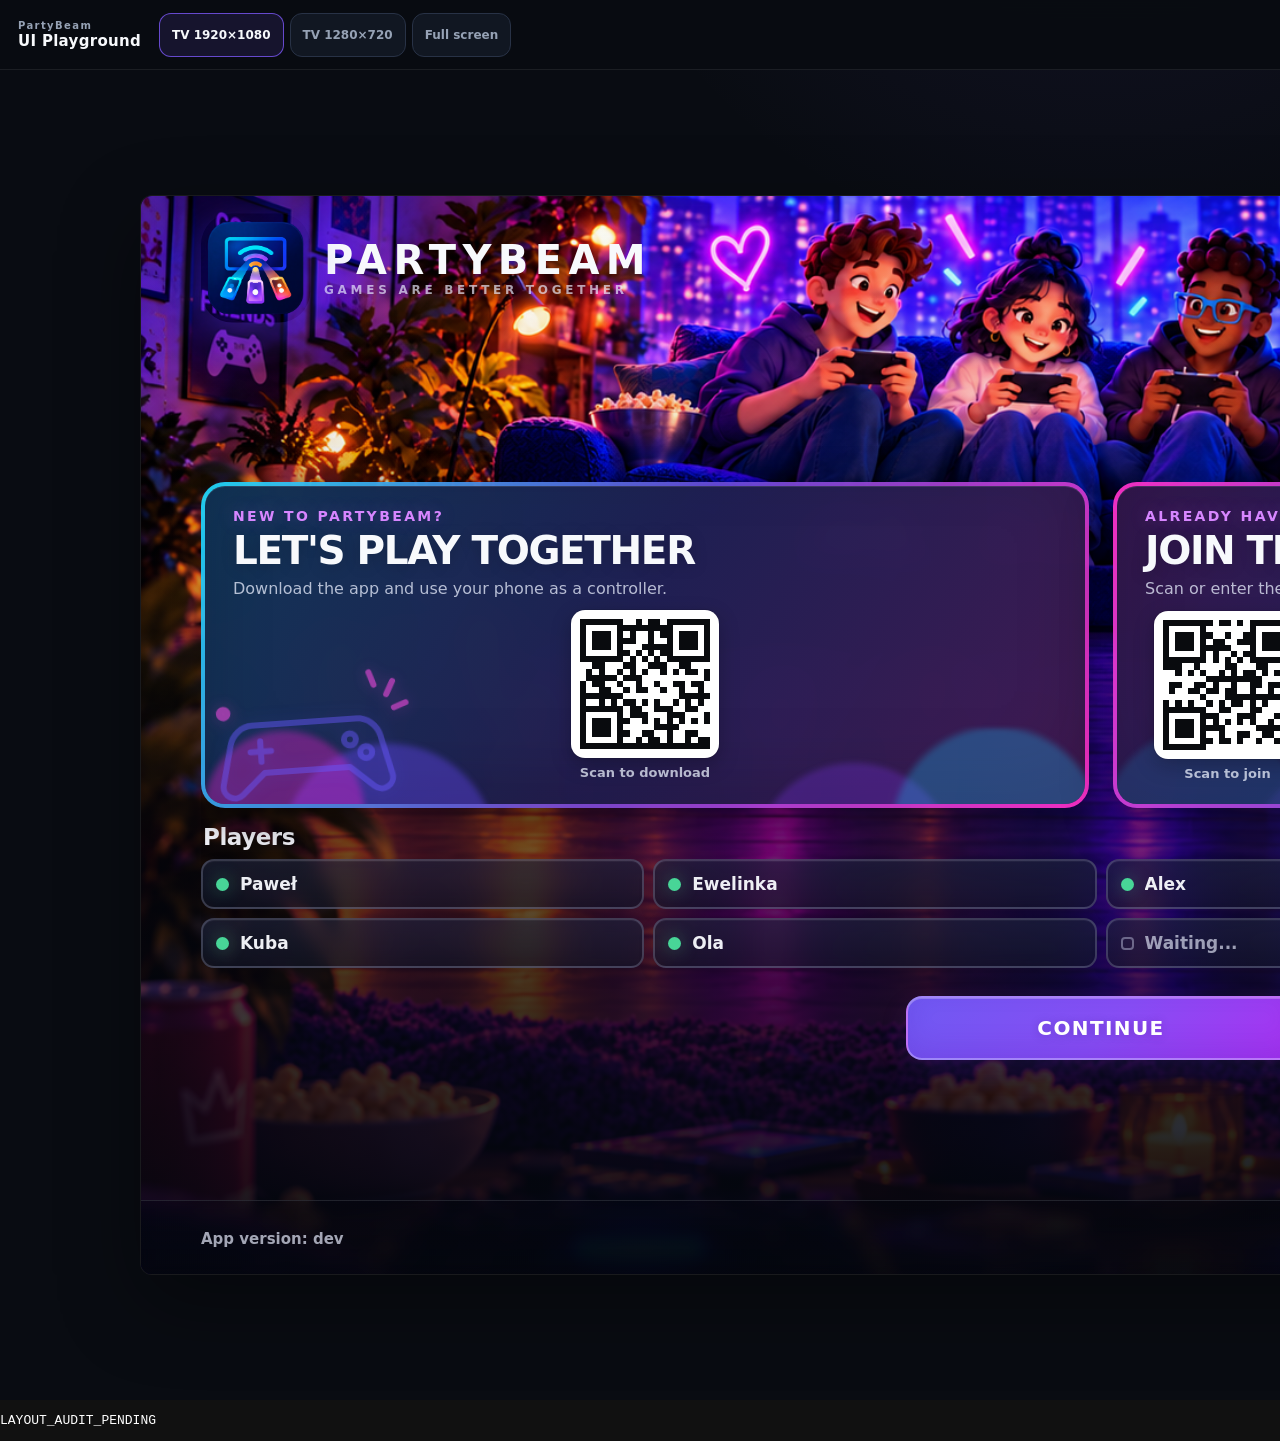
==== commit 2b074a8e: "test: evaluate spatial focus after browser scroll" ====
--- a/scripts/layout-audit.html
+++ b/scripts/layout-audit.html
@@ -551,11 +551,25 @@
         if (directionalCase) {
           directionalCase.origin.focus();
           await waitFrames(1);
+          assert(directionalCase.origin.classList.contains("remote-focused"), viewport + " Manage Games origin does not use shared animated focus");
+          assert(doc.querySelectorAll(".remote-focused").length === 1, viewport + " Manage Games origin left multiple focus visuals");
+
+          const liveFocusables = Array.from(
+            overlay.querySelectorAll('button:not([disabled]):not([hidden]), [tabindex="0"]')
+          ).filter((element) => element.offsetParent !== null && !element.closest("[inert]"));
+          const expectedAfterFocus = spatial.findDirectionalTarget(
+            directionalCase.origin,
+            directionalCase.direction,
+            liveFocusables
+          );
+
           await dispatchKey(keyByDirection[directionalCase.direction]);
           assert(
-            doc.activeElement === directionalCase.expected,
+            doc.activeElement === expectedAfterFocus,
             viewport + " Manage Games D-pad did not select the spatial target for " + directionalCase.direction
           );
+          assert(doc.activeElement.classList.contains("remote-focused"), viewport + " Manage Games D-pad target does not use shared animated focus");
+          assert(doc.querySelectorAll(".remote-focused").length === 1, viewport + " Manage Games D-pad left multiple focus visuals");
           assert(
             rectInside(doc.activeElement.getBoundingClientRect(), panel.getBoundingClientRect(), 1),
             viewport + " Manage Games spatial focus moved outside the visible panel"
@@ -713,7 +727,7 @@
         let resume = gameMenuPanel?.querySelector('[data-flow-action="resume-game"]');
         let gameSettings = gameMenuPanel?.querySelector('[data-flow-action="game-settings"]');
         let restart = gameMenuPanel?.querySelector('[data-flow-action="restart-game"]');
-        let exitGame = gameMenuPanel?.querySelector('[data-flow-action="request-exit-game"]');
+        let exitGame = gameMenuPanel?.querySelector('[data-flow-action="exit-game"]');
 
         assert(Boolean(gameMenu), viewport + " Escape during gameplay did not open PartyBeam menu");
         assert(gameMenuPanel?.classList.contains("partybeam-system-panel"), viewport + " game menu does not reuse shared system panel");
@@ -722,14 +736,20 @@
         assert(Boolean(resume) && Boolean(gameSettings) && Boolean(restart) && Boolean(exitGame), viewport + " game menu is missing required actions");
         assert(gameSettings.disabled, viewport + " mock Game Settings action should be visibly unavailable");
         assert(doc.activeElement === resume, viewport + " Resume Game did not receive initial focus");
+        assert(resume.classList.contains("remote-focused"), viewport + " Resume Game does not use shared animated focus");
+        assert(doc.querySelectorAll(".remote-focused").length === 1, viewport + " game menu opened with multiple focus visuals");
 
         for (let step = 0; step < 5; step += 1) {
           await dispatchKey("Tab");
           assert(gameMenuPanel.contains(doc.activeElement), viewport + " Tab escaped PartyBeam game menu");
+          assert(doc.activeElement.classList.contains("remote-focused"), viewport + " Tab focus does not use shared animated focus");
+          assert(doc.querySelectorAll(".remote-focused").length === 1, viewport + " Tab left multiple focus visuals");
         }
 
         await dispatchKey("ArrowDown");
         assert(gameMenuPanel.contains(doc.activeElement), viewport + " D-pad escaped PartyBeam game menu");
+        assert(doc.activeElement.classList.contains("remote-focused"), viewport + " D-pad focus does not use shared animated focus");
+        assert(doc.querySelectorAll(".remote-focused").length === 1, viewport + " D-pad left multiple focus visuals");
 
         await dispatchKey("Escape");
         await waitFrames(2);
@@ -757,33 +777,20 @@
         remoteBack.click();
         await waitFrames(2);
         gameMenuPanel = doc.getElementById("pbGameMenuPanel");
-        exitGame = gameMenuPanel?.querySelector('[data-flow-action="request-exit-game"]');
+        exitGame = gameMenuPanel?.querySelector('[data-flow-action="exit-game"]');
         exitGame.focus();
+        await waitFrames(1);
+        assert(exitGame.classList.contains("remote-focused"), viewport + " Exit to PartyBeam does not use shared animated focus");
+        assert(doc.querySelectorAll(".remote-focused").length === 1, viewport + " Exit action left multiple focus visuals");
+
         exitGame.click();
-        await waitFrames(2);
-
-        let exitConfirm = simpleFlow.querySelector(".pb-game-exit-confirm");
-        assert(Boolean(exitConfirm), viewport + " Exit to PartyBeam did not require confirmation");
-        assert(gameMenuPanel.inert === true, viewport + " game menu stayed interactive behind exit confirmation");
-        assert(exitConfirm.contains(doc.activeElement), viewport + " exit confirmation did not receive focus");
-
-        await dispatchKey("Escape");
-        await waitFrames(2);
-        assert(!simpleFlow.querySelector(".pb-game-exit-confirm"), viewport + " Escape did not close only exit confirmation");
-        assert(Boolean(doc.getElementById("pbGameMenu")), viewport + " Escape from exit confirmation also closed game menu");
-        assert(doc.activeElement === exitGame, viewport + " exit confirmation did not restore focus to Exit action");
-
-        exitGame.click();
-        await waitFrames(2);
-        exitConfirm = simpleFlow.querySelector(".pb-game-exit-confirm");
-        const confirmExit = exitConfirm?.querySelector('[data-flow-action="confirm-exit-game"]');
-        assert(Boolean(confirmExit), viewport + " exit confirmation destructive action missing");
-        confirmExit.click();
         await waitFrames(3);
 
-        assert(simpleFlow.hidden, viewport + " confirmed Exit to PartyBeam did not leave the game");
-        assert(!simpleFlow.querySelector(".pb-game-exit-confirm"), viewport + " exit confirmation remained after leaving game");
+        assert(simpleFlow.hidden, viewport + " Exit to PartyBeam did not leave the game on click");
+        assert(!doc.getElementById("pbGameMenu"), viewport + " game menu remained after Exit to PartyBeam");
         assert(doc.activeElement === cover, viewport + " Exit to PartyBeam did not restore game-card focus");
+        assert(cover.classList.contains("remote-focused"), viewport + " Exit to PartyBeam did not restore shared animated game-card focus");
+        assert(doc.querySelectorAll(".remote-focused").length === 1, viewport + " Exit to PartyBeam restored multiple focus visuals");
       }
 
 
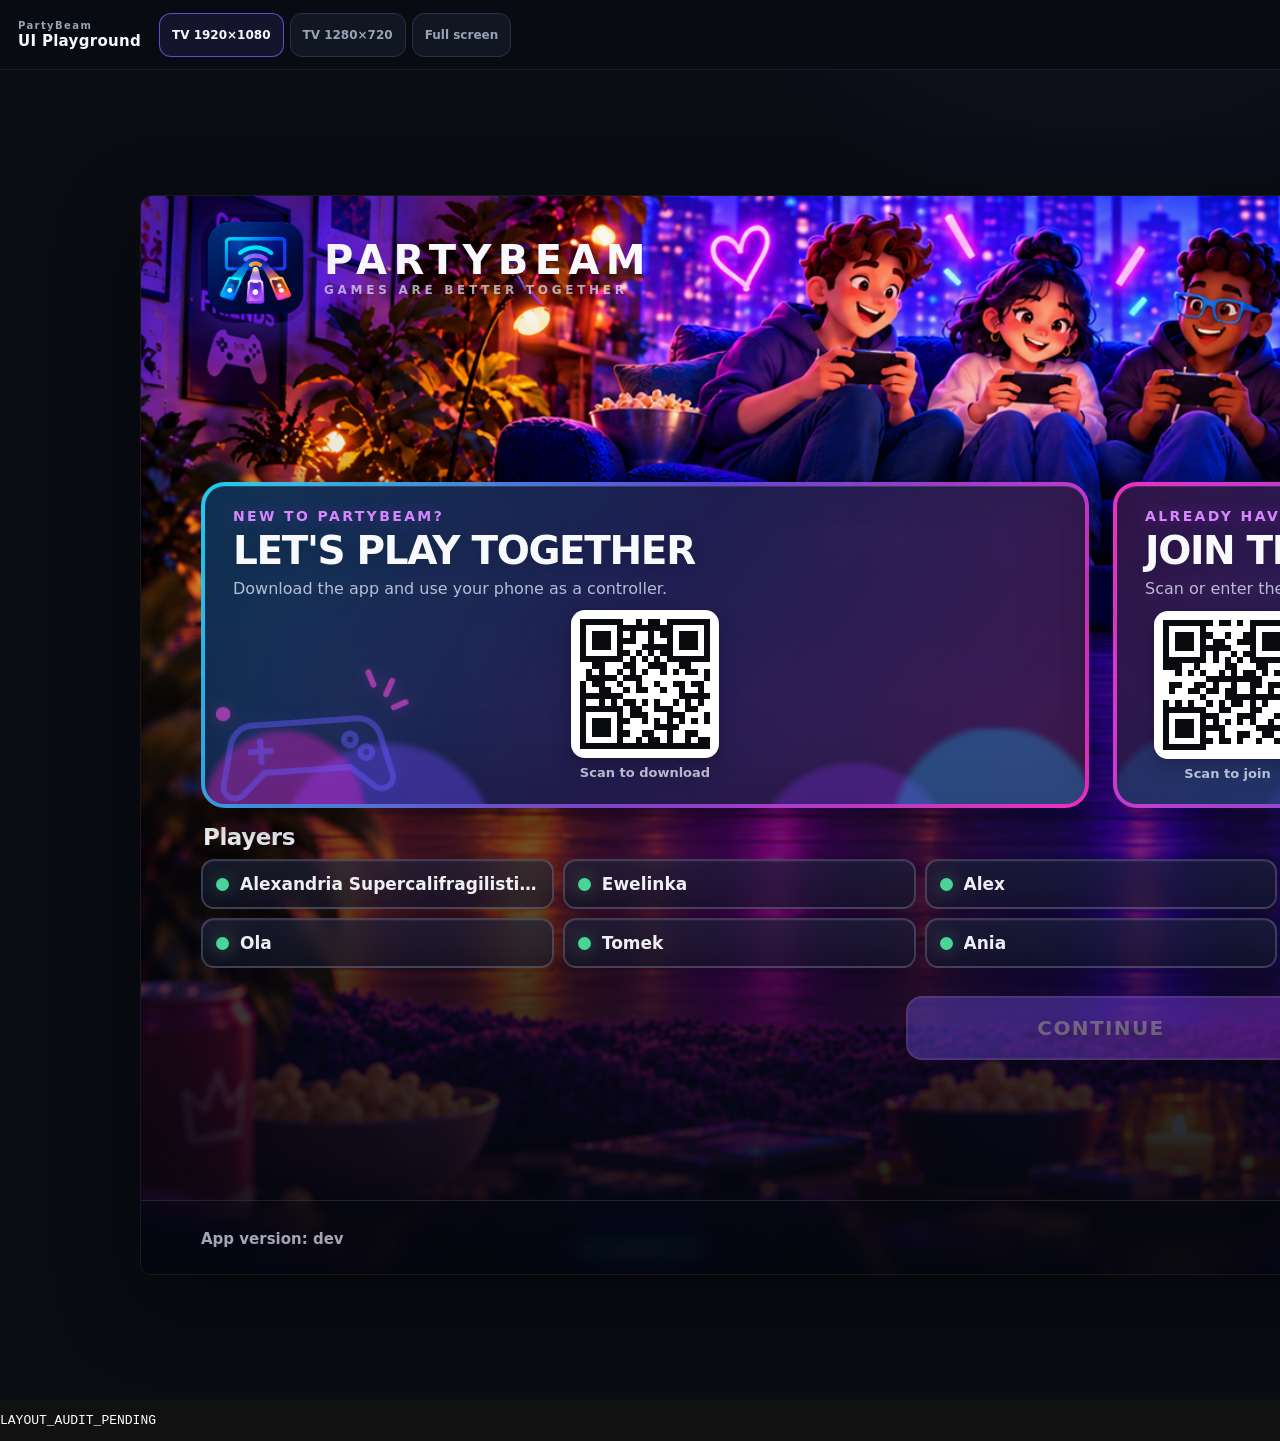
==== commit 23ff1cf4: "test: guard single-column game menu layout" ====
--- a/scripts/layout-audit.html
+++ b/scripts/layout-audit.html
@@ -735,6 +735,23 @@
         assert(runtime.classList.contains("is-paused"), viewport + " game runtime did not enter paused visual state");
         assert(Boolean(resume) && Boolean(gameSettings) && Boolean(restart) && Boolean(exitGame), viewport + " game menu is missing required actions");
         assert(gameSettings.disabled, viewport + " mock Game Settings action should be visibly unavailable");
+
+        const gameMenuActions = [resume, gameSettings, restart, exitGame];
+        const gameMenuActionRects = gameMenuActions.map((action) => action.getBoundingClientRect());
+        gameMenuActionRects.forEach((rect, index) => {
+          assert(
+            Math.abs(rect.left - gameMenuActionRects[0].left) <= 1
+              && Math.abs(rect.right - gameMenuActionRects[0].right) <= 1,
+            viewport + " game menu action " + index + " is not aligned in the single column"
+          );
+          if (index > 0) {
+            assert(
+              rect.top > gameMenuActionRects[index - 1].bottom,
+              viewport + " game menu actions are not stacked vertically"
+            );
+          }
+        });
+
         assert(doc.activeElement === resume, viewport + " Resume Game did not receive initial focus");
         assert(resume.classList.contains("remote-focused"), viewport + " Resume Game does not use shared animated focus");
         assert(doc.querySelectorAll(".remote-focused").length === 1, viewport + " game menu opened with multiple focus visuals");
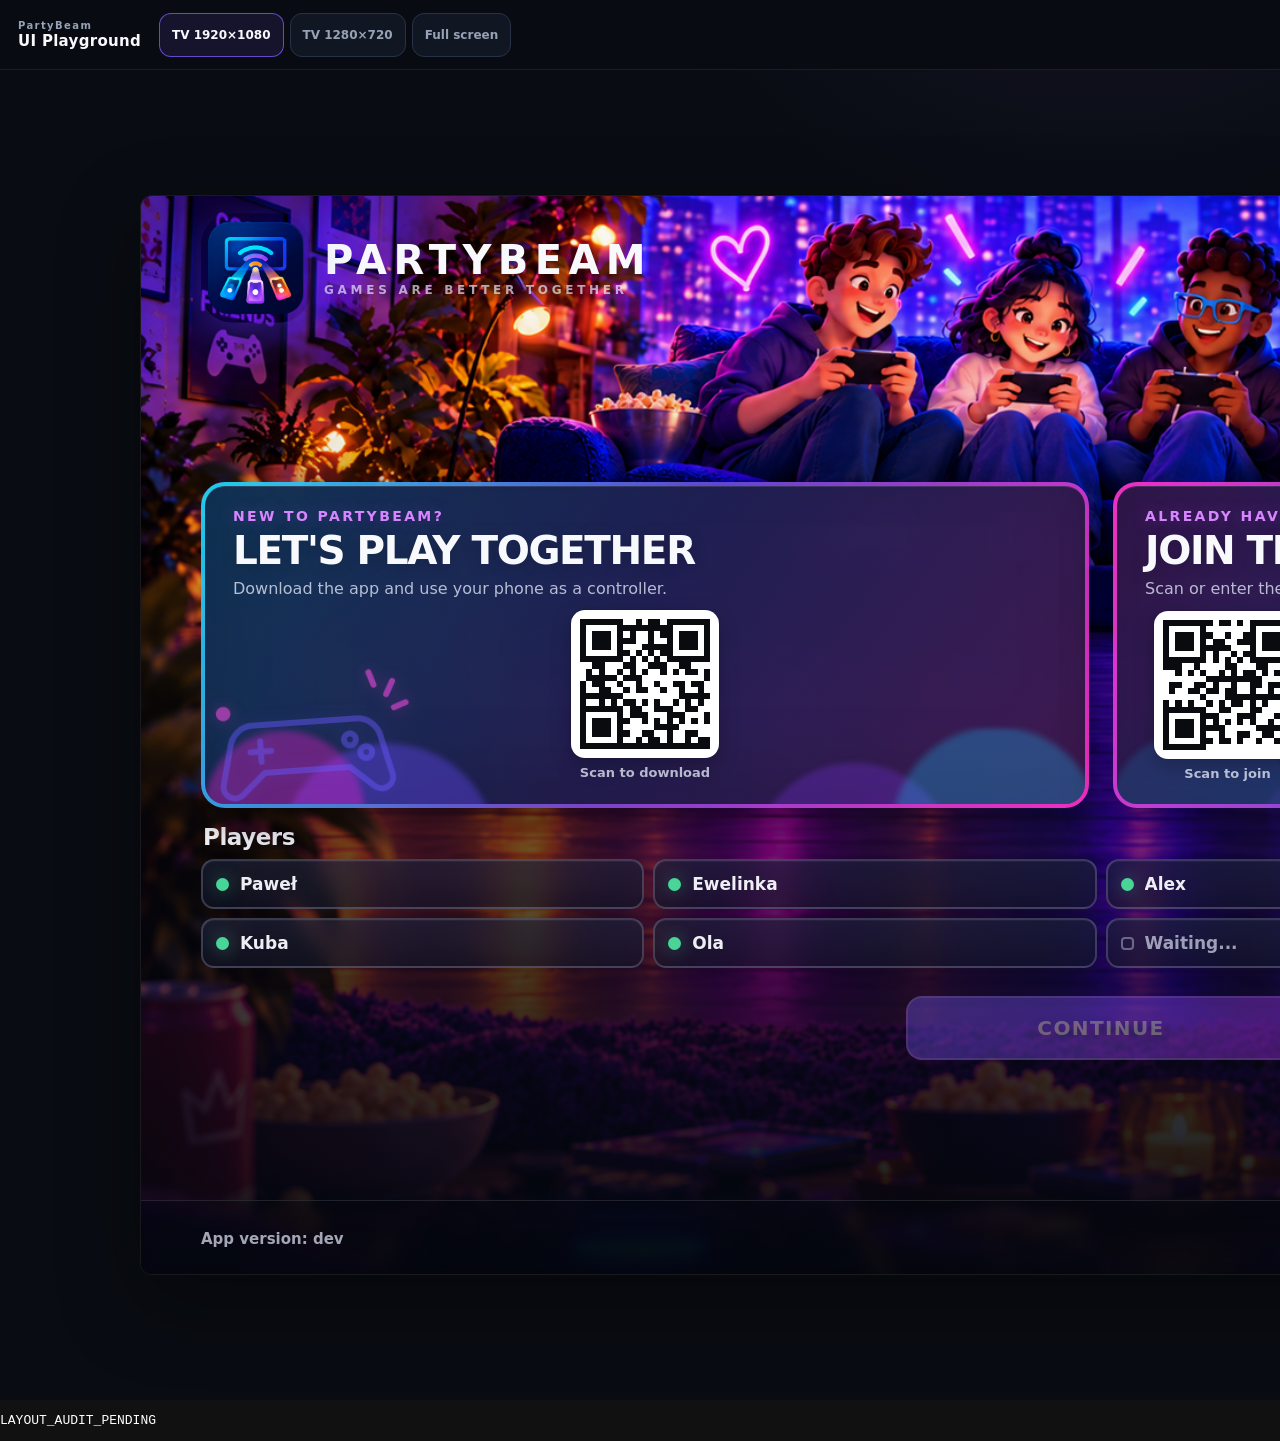
==== commit 84bebb1a: "test: cover TV-style catalog search activation" ====
--- a/scripts/layout-audit.html
+++ b/scripts/layout-audit.html
@@ -1020,8 +1020,26 @@
         }
 
         const searchInput = doc.getElementById("catalogSearchInput");
+        const searchControl = searchInput?.closest(".catalog-search");
         const emptyState = doc.getElementById("catalogEmptyState");
         assert(Boolean(searchInput), viewport + " catalog search input is missing");
+        assert(Boolean(searchControl), viewport + " catalog search wrapper is missing");
+        assert(searchInput.readOnly, viewport + " catalog search is editable before activation");
+
+        searchInput.focus();
+        await waitFrames(1);
+        assert(doc.activeElement === searchInput, viewport + " catalog search did not receive navigation focus");
+        assert(searchInput.readOnly, viewport + " focusing catalog search enabled typing without OK");
+        assert(searchControl.classList.contains("remote-focused"), viewport + " catalog search does not use shared animated focus wrapper");
+        assert(!searchInput.classList.contains("remote-focused"), viewport + " catalog search input kept its old separate focus visual");
+        assert(doc.querySelectorAll(".remote-focused").length === 1, viewport + " catalog search created multiple focus visuals");
+
+        await dispatchKey("Enter");
+        await waitFrames(1);
+        assert(!searchInput.readOnly, viewport + " Enter did not activate catalog search editing");
+        assert(searchInput.classList.contains("is-editing"), viewport + " catalog search editing state marker missing");
+        assert(doc.activeElement === searchInput, viewport + " activating catalog search lost input focus");
+        assert(searchControl.classList.contains("remote-focused"), viewport + " catalog search lost shared focus while editing");
 
         searchInput.value = "Reflex";
         searchInput.dispatchEvent(new frame.contentWindow.Event("input", { bubbles: true }));
@@ -1034,6 +1052,22 @@
           viewport + " game search returned the wrong title"
         );
         assert(emptyState.hidden, viewport + " empty state appeared while search had a result");
+
+        await dispatchKey("Enter");
+        await waitFrames(1);
+        assert(searchInput.readOnly, viewport + " Enter did not finish catalog search editing");
+        assert(!searchInput.classList.contains("is-editing"), viewport + " catalog search stayed in editing state after Enter");
+        assert(doc.activeElement === searchInput, viewport + " finishing catalog search did not keep navigation focus");
+        assert(searchControl.classList.contains("remote-focused"), viewport + " catalog search lost shared focus after editing");
+
+        await dispatchKey("Enter");
+        await waitFrames(1);
+        assert(!searchInput.readOnly, viewport + " catalog search could not re-enter editing mode");
+        await dispatchKey("Escape");
+        await waitFrames(1);
+        assert(searchInput.readOnly, viewport + " Escape did not leave catalog search editing");
+        assert(!catalog.hidden, viewport + " Escape from catalog search unexpectedly left catalog");
+        assert(doc.activeElement === searchInput, viewport + " Escape from catalog search lost navigation focus");
 
         searchInput.value = "Definitely Missing Game";
         searchInput.dispatchEvent(new frame.contentWindow.Event("input", { bubbles: true }));
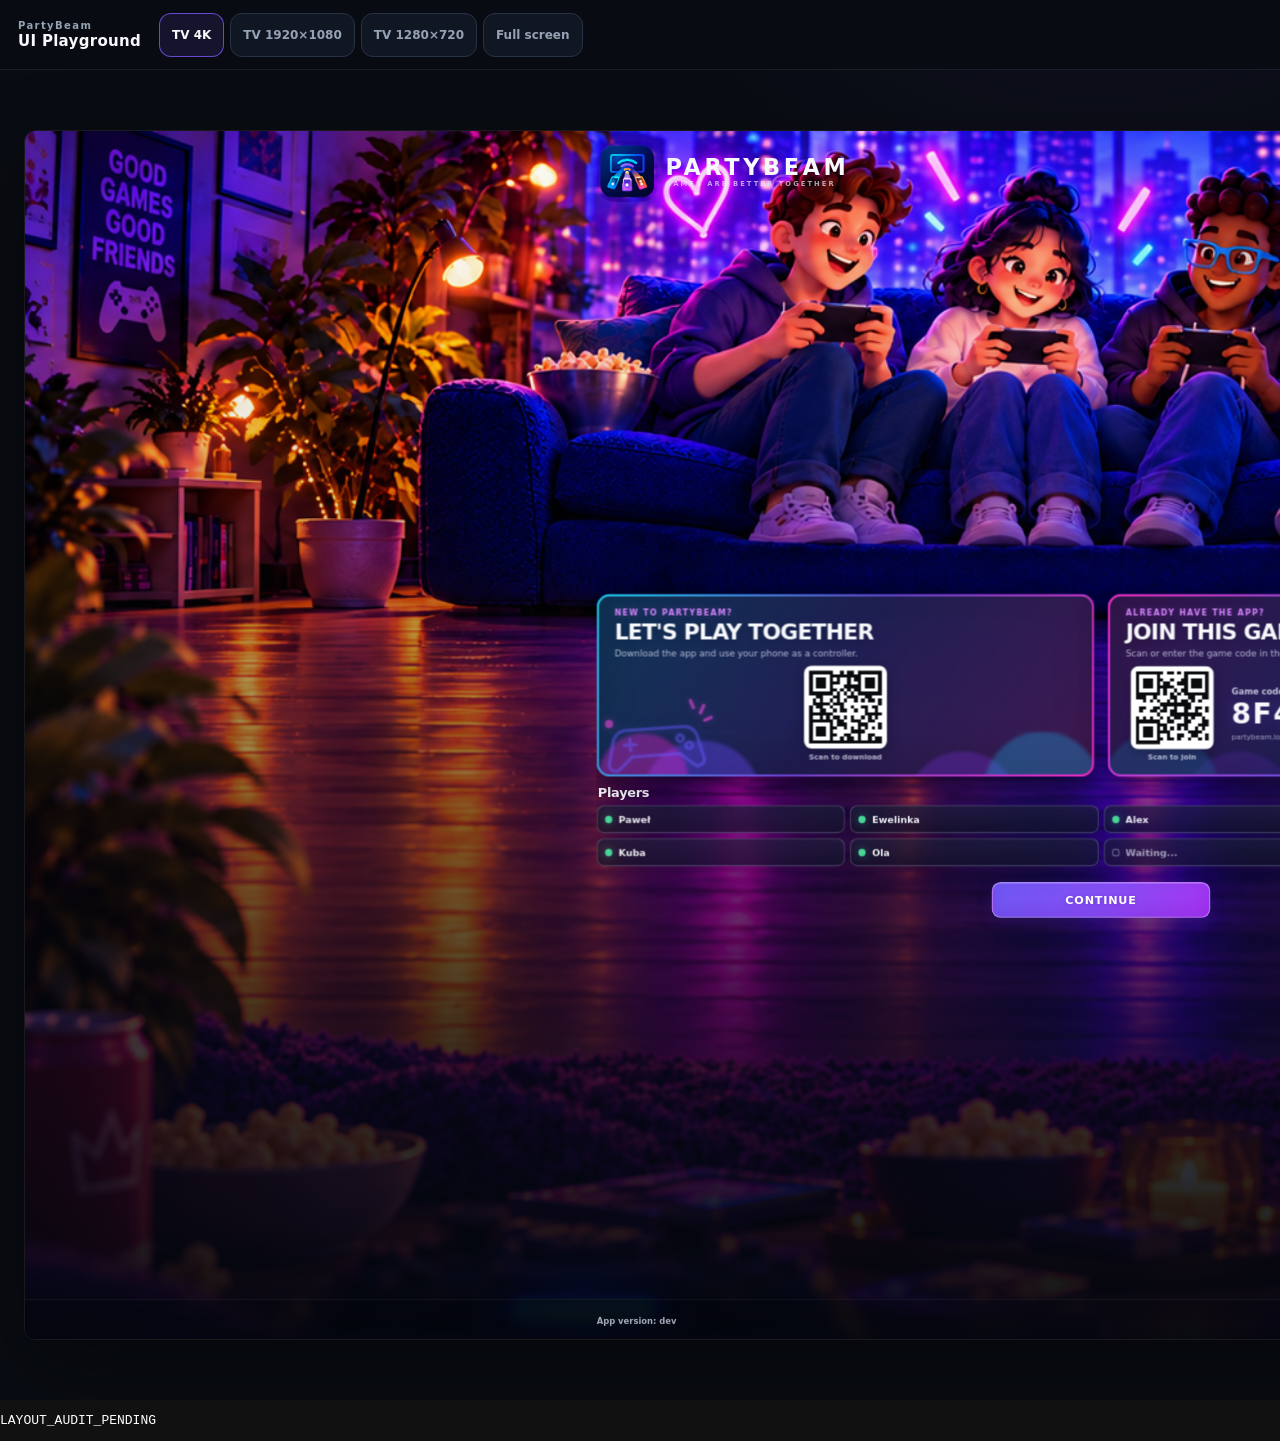
==== commit 80069e16: "test: cover 4K and restored live full-screen sizing" ====
--- a/scripts/layout-audit.html
+++ b/scripts/layout-audit.html
@@ -919,7 +919,7 @@
         );
 
         const panelRatio = playersRect.width / catalogRect.width;
-        if (viewport === "tv1080" || viewport === "tv720" || viewport === "full") {
+        if (viewport === "tv4k" || viewport === "tv1080" || viewport === "tv720" || viewport === "full") {
           assert(panelRatio >= 0.225 && panelRatio <= 0.25, viewport + " player panel is not about 24%", String(panelRatio));
         }
 
@@ -933,7 +933,7 @@
 
           assert(Math.abs(ratio - 1.5) <= 0.04, viewport + " game cover is not 2:3", String(ratio));
 
-          if (viewport === "tv1080" || viewport === "tv720" || viewport === "full") {
+          if (viewport === "tv4k" || viewport === "tv1080" || viewport === "tv720" || viewport === "full") {
             assert(Math.abs(firstRect.top - fifthRect.top) <= 1, viewport + " first visible row is not five covers");
             assert(sixthRect.top > firstRect.top + 1, viewport + " sixth visible cover did not start a new row");
           }
@@ -946,7 +946,7 @@
           viewport + " catalog entry kept DOM focus on the first visible cover and suppressed TV focus"
         );
 
-        if (visibleCovers.length >= 7 && (viewport === "tv1080" || viewport === "tv720" || viewport === "full")) {
+        if (visibleCovers.length >= 7 && (viewport === "tv4k" || viewport === "tv1080" || viewport === "tv720" || viewport === "full")) {
           await dispatchKey("ArrowDown");
           await waitFrames(2);
 
@@ -1233,32 +1233,31 @@
         });
       }
 
-      async function validateFullPreviewPreservesTvViewport() {
+      async function validateFullPreviewFillsStage() {
         const doc = frame.contentDocument;
 
         await setViewport("tv1080");
+        await waitFrames(2);
+        await setViewport("full");
         await waitFrames(2);
 
         const canvas = doc.getElementById("previewCanvas");
         const stage = doc.getElementById("previewStage");
         const viewport = doc.getElementById("previewViewport");
-
-        await setViewport("full");
-        await waitFrames(2);
-
+        const stageRect = stage.getBoundingClientRect();
+        const viewportRect = viewport.getBoundingClientRect();
         const logicalWidth = parseFloat(canvas.style.width);
         const logicalHeight = parseFloat(canvas.style.height);
-        const stageRect = stage.getBoundingClientRect();
-        const viewportRect = viewport.getBoundingClientRect();
 
         cases += 1;
 
-        assert(logicalWidth === 1920, "full preview changed TV logical width", String(logicalWidth));
-        assert(logicalHeight === 1080, "full preview changed TV logical height", String(logicalHeight));
-        assert(canvas.dataset.device === "tv", "full preview switched to phone layout", canvas.dataset.device);
-        assert(
-          viewportRect.width <= stageRect.width + 1 && viewportRect.height <= stageRect.height + 1,
-          "full preview does not fit inside available stage"
+        assert(Math.abs(logicalWidth - stage.clientWidth) <= 1, "full preview does not use live stage width", String(logicalWidth));
+        assert(Math.abs(logicalHeight - stage.clientHeight) <= 1, "full preview does not use live stage height", String(logicalHeight));
+        assert(canvas.style.transform === "scale(1)", "full preview is not rendered 1:1", canvas.style.transform);
+        assert(canvas.dataset.device === "tv", "full preview switched away from TV layout", canvas.dataset.device);
+        assert(
+          Math.abs(viewportRect.width - stageRect.width) <= 1 && Math.abs(viewportRect.height - stageRect.height) <= 1,
+          "full preview does not fill the available stage"
         );
       }
 
@@ -1266,9 +1265,9 @@
         await waitFrames(5);
         await waitForControl("continueButton");
 
-        await validateFullPreviewPreservesTvViewport();
-
-        const viewports = ["tv1080", "tv720", "full"];
+        await validateFullPreviewFillsStage();
+
+        const viewports = ["tv4k", "tv1080", "tv720", "full"];
         const playerCounts = [0, 1, 2, 4, 6, 8];
 
         for (const viewport of viewports) {
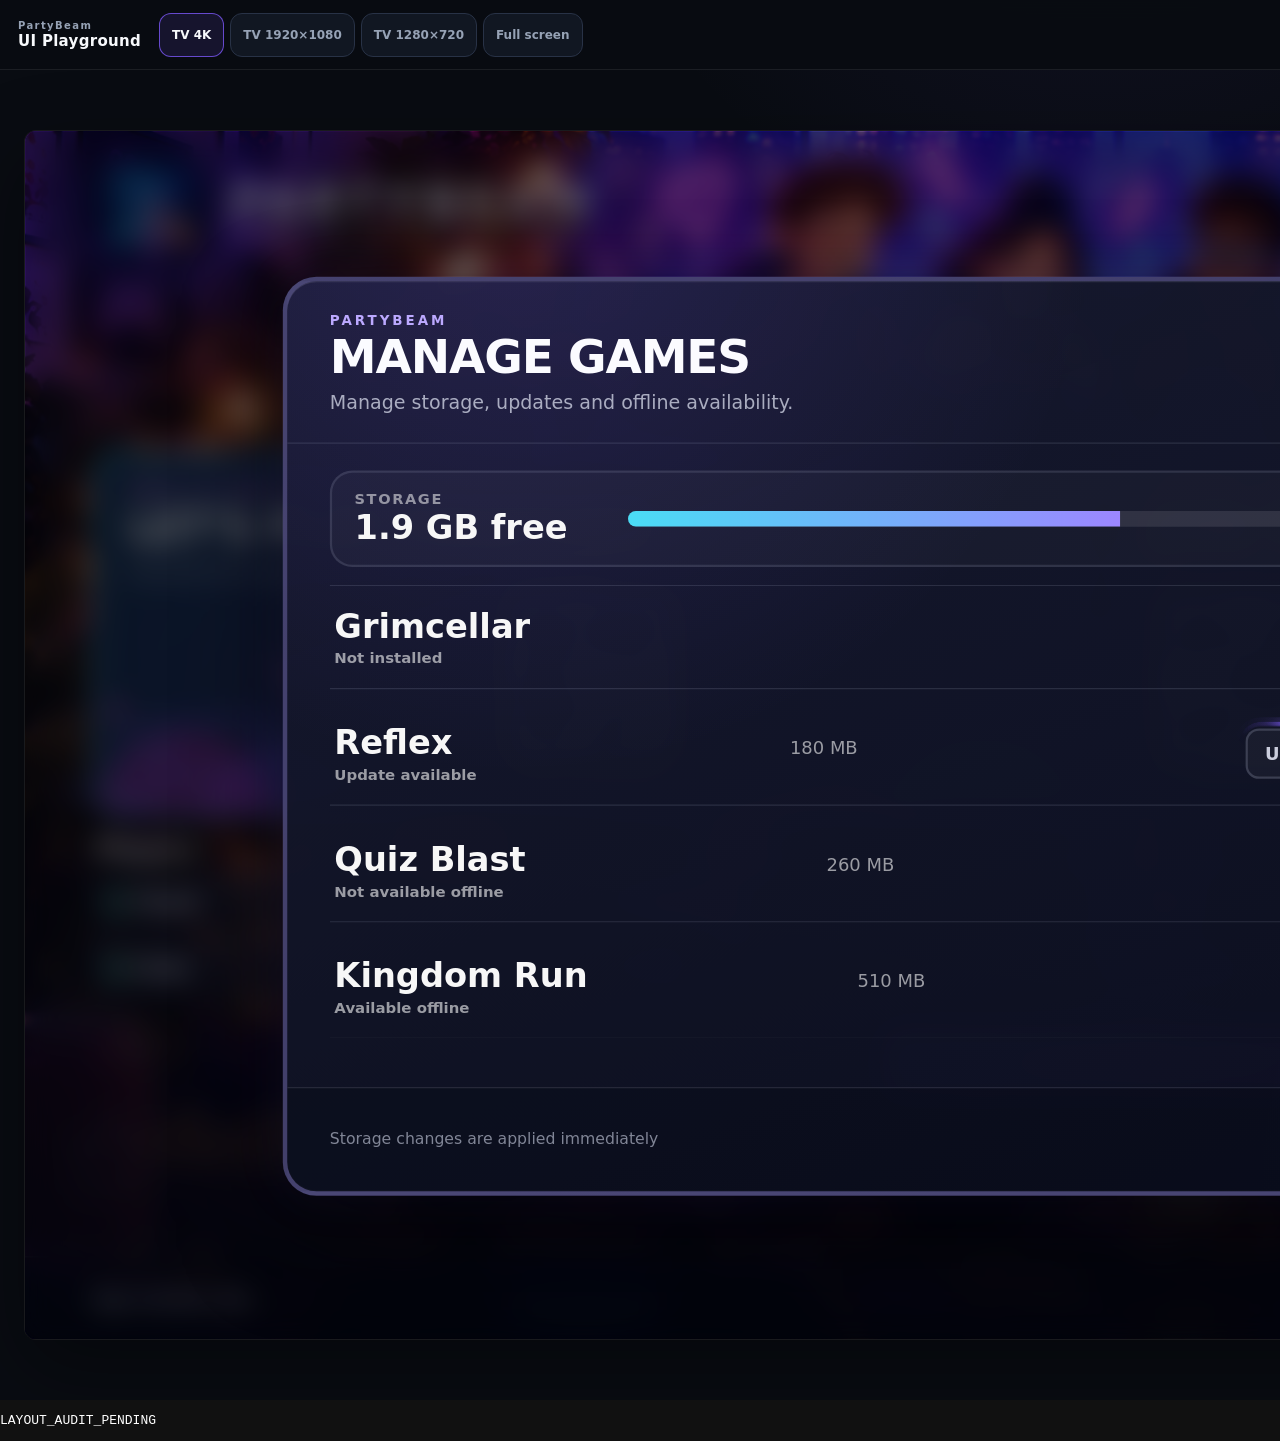
==== commit 11754a06: "test: verify resolution-independent TV scaling" ====
--- a/scripts/layout-audit.html
+++ b/scripts/layout-audit.html
@@ -100,6 +100,22 @@
 
       function pxValue(element, property) {
         return parseFloat(frame.contentWindow.getComputedStyle(element)[property]) || 0;
+      }
+
+      function previewScale() {
+        const canvas = frame.contentDocument.getElementById("previewCanvas");
+        const physicalWidth = parseFloat(canvas?.style.width) || canvas?.offsetWidth || 1;
+        const renderedWidth = canvas?.getBoundingClientRect().width || physicalWidth;
+        return renderedWidth / Math.max(physicalWidth, 1);
+      }
+
+      function uiScale() {
+        const canvas = frame.contentDocument.getElementById("previewCanvas");
+        return parseFloat(canvas?.dataset.uiScale) || 1;
+      }
+
+      function renderedUiScale() {
+        return previewScale() * uiScale();
       }
 
       function validateCompactReadability(viewport) {
@@ -212,7 +228,7 @@
 
           const rect = target.getBoundingClientRect();
           assert(
-            rectInside(rect, screenRect, 13),
+            rectInside(rect, screenRect, 13 * renderedUiScale()),
             label + " remote focus clipped",
             target.id || target.className
           );
@@ -908,7 +924,7 @@
           String(pxValue(scroll, "paddingBottom"))
         );
         assert(
-          Math.abs((screenRect.bottom - playersRect.bottom) - expectedCatalogBottomPadding) <= 2,
+          Math.abs((screenRect.bottom - playersRect.bottom) - expectedCatalogBottomPadding * renderedUiScale()) <= 2,
           viewport + " Players panel bottom spacing does not match the catalog",
           String(screenRect.bottom - playersRect.bottom)
         );
@@ -1233,6 +1249,68 @@
         });
       }
 
+      async function validateResolutionIndependentTvScaling() {
+        const doc = frame.contentDocument;
+        const expectedUiScale = {
+          tv720: 1280 / 1920,
+          tv1080: 1,
+          tv4k: 2
+        };
+        let baselineRatios = null;
+
+        for (const viewportName of ["tv720", "tv1080", "tv4k"]) {
+          await setViewport(viewportName);
+          await waitFrames(2);
+
+          const canvas = doc.getElementById("previewCanvas");
+          const screen = doc.getElementById("partybeamScreen");
+          const homeCard = doc.querySelector(".home-card");
+          const continueButton = doc.getElementById("continueButton");
+          const physicalWidth = parseFloat(canvas.style.width);
+          const physicalHeight = parseFloat(canvas.style.height);
+          const logicalWidth = parseFloat(screen.style.width);
+          const logicalHeight = parseFloat(screen.style.height);
+          const actualUiScale = parseFloat(canvas.dataset.uiScale);
+          const screenRect = screen.getBoundingClientRect();
+          const cardRect = homeCard.getBoundingClientRect();
+          const buttonRect = continueButton.getBoundingClientRect();
+
+          cases += 1;
+
+          assert(Math.abs(logicalWidth - 1920) <= 0.01, viewportName + " logical TV width is not 1920", String(logicalWidth));
+          assert(Math.abs(logicalHeight - 1080) <= 0.01, viewportName + " logical TV height is not 1080", String(logicalHeight));
+          assert(
+            Math.abs(actualUiScale - expectedUiScale[viewportName]) <= 0.001,
+            viewportName + " UI scale is incorrect",
+            String(actualUiScale)
+          );
+          assert(canvas.dataset.device === "tv", viewportName + " does not use the shared TV layout", canvas.dataset.device);
+          assert(
+            Math.abs(screenRect.width / screenRect.height - physicalWidth / physicalHeight) <= 0.001,
+            viewportName + " scaled UI no longer matches the physical screen aspect ratio"
+          );
+
+          const ratios = {
+            cardWidth: cardRect.width / screenRect.width,
+            cardHeight: cardRect.height / screenRect.height,
+            buttonWidth: buttonRect.width / screenRect.width,
+            buttonHeight: buttonRect.height / screenRect.height
+          };
+
+          if (!baselineRatios) {
+            baselineRatios = ratios;
+          } else {
+            for (const [name, value] of Object.entries(ratios)) {
+              assert(
+                Math.abs(value - baselineRatios[name]) <= 0.002,
+                viewportName + " changed relative UI geometry for " + name,
+                value + " vs " + baselineRatios[name]
+              );
+            }
+          }
+        }
+      }
+
       async function validateFullPreviewFillsStage() {
         const doc = frame.contentDocument;
 
@@ -1265,6 +1343,7 @@
         await waitFrames(5);
         await waitForControl("continueButton");
 
+        await validateResolutionIndependentTvScaling();
         await validateFullPreviewFillsStage();
 
         const viewports = ["tv4k", "tv1080", "tv720", "full"];
